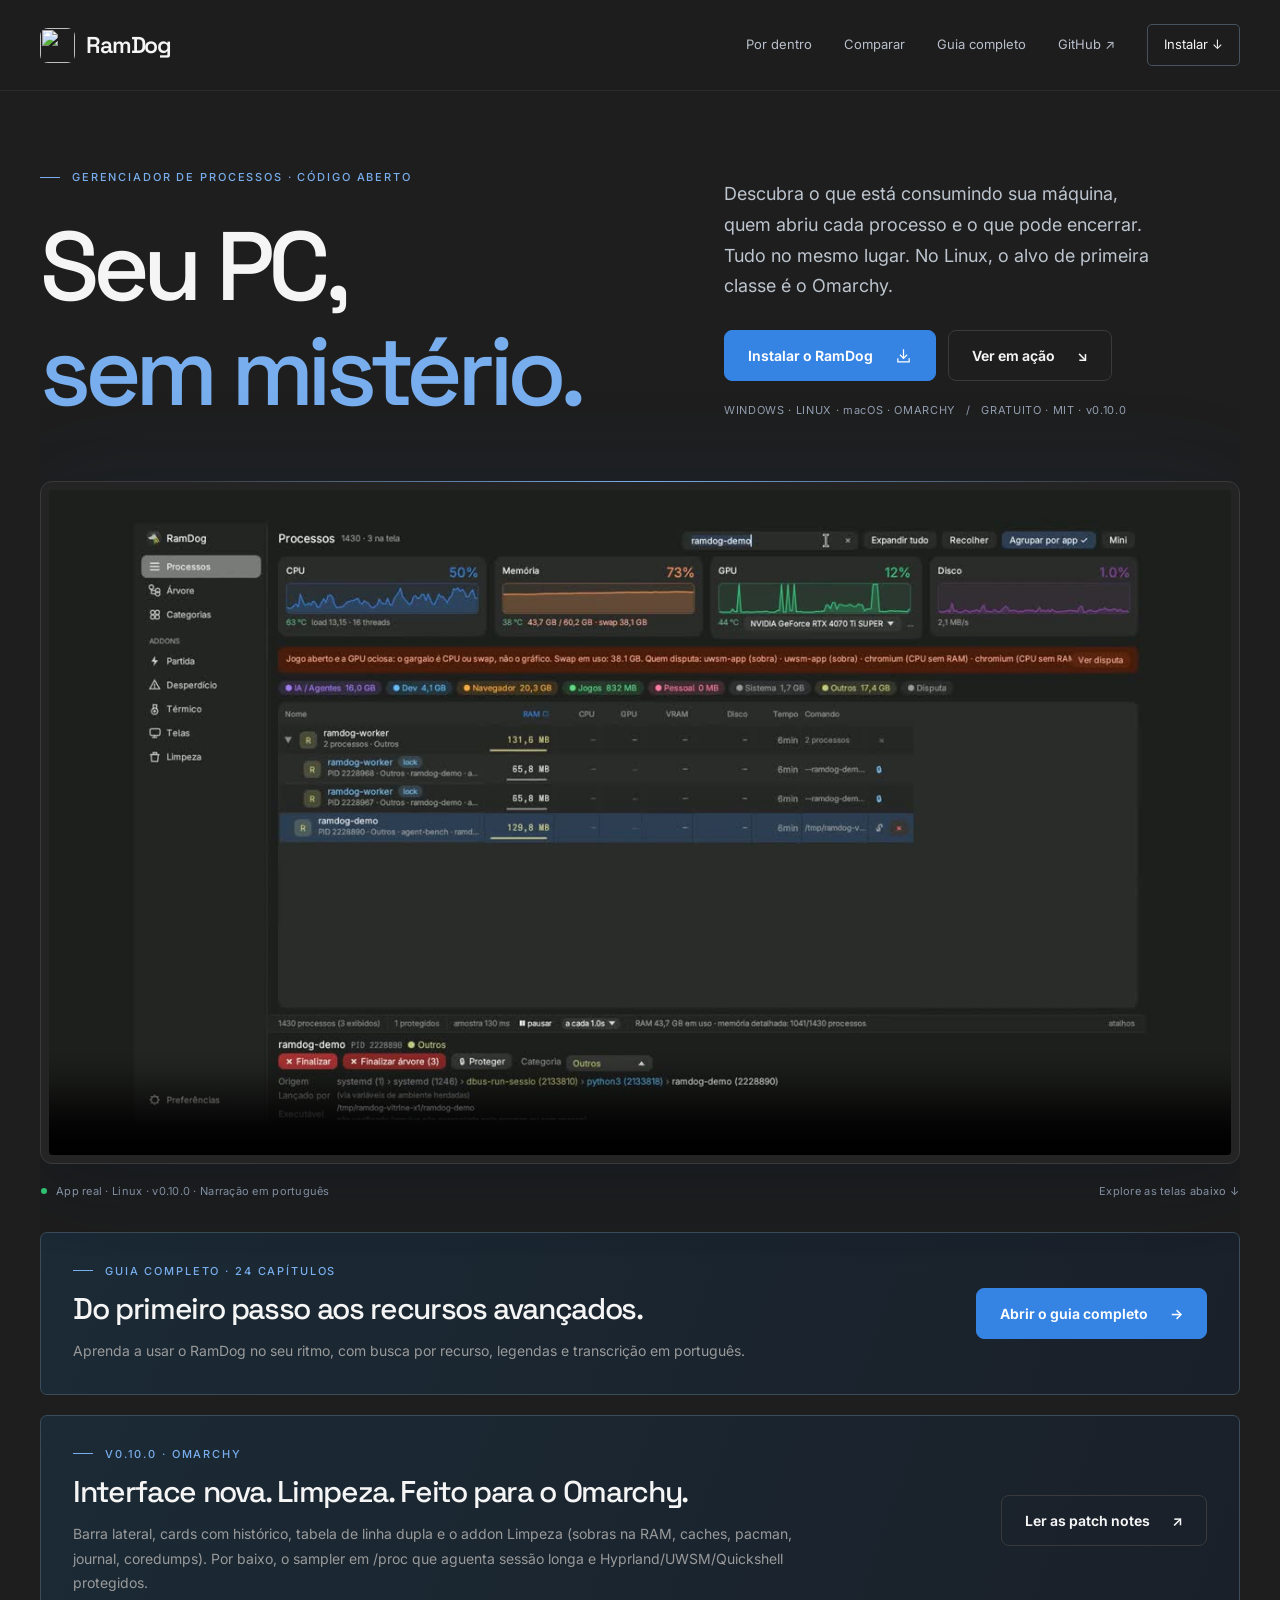
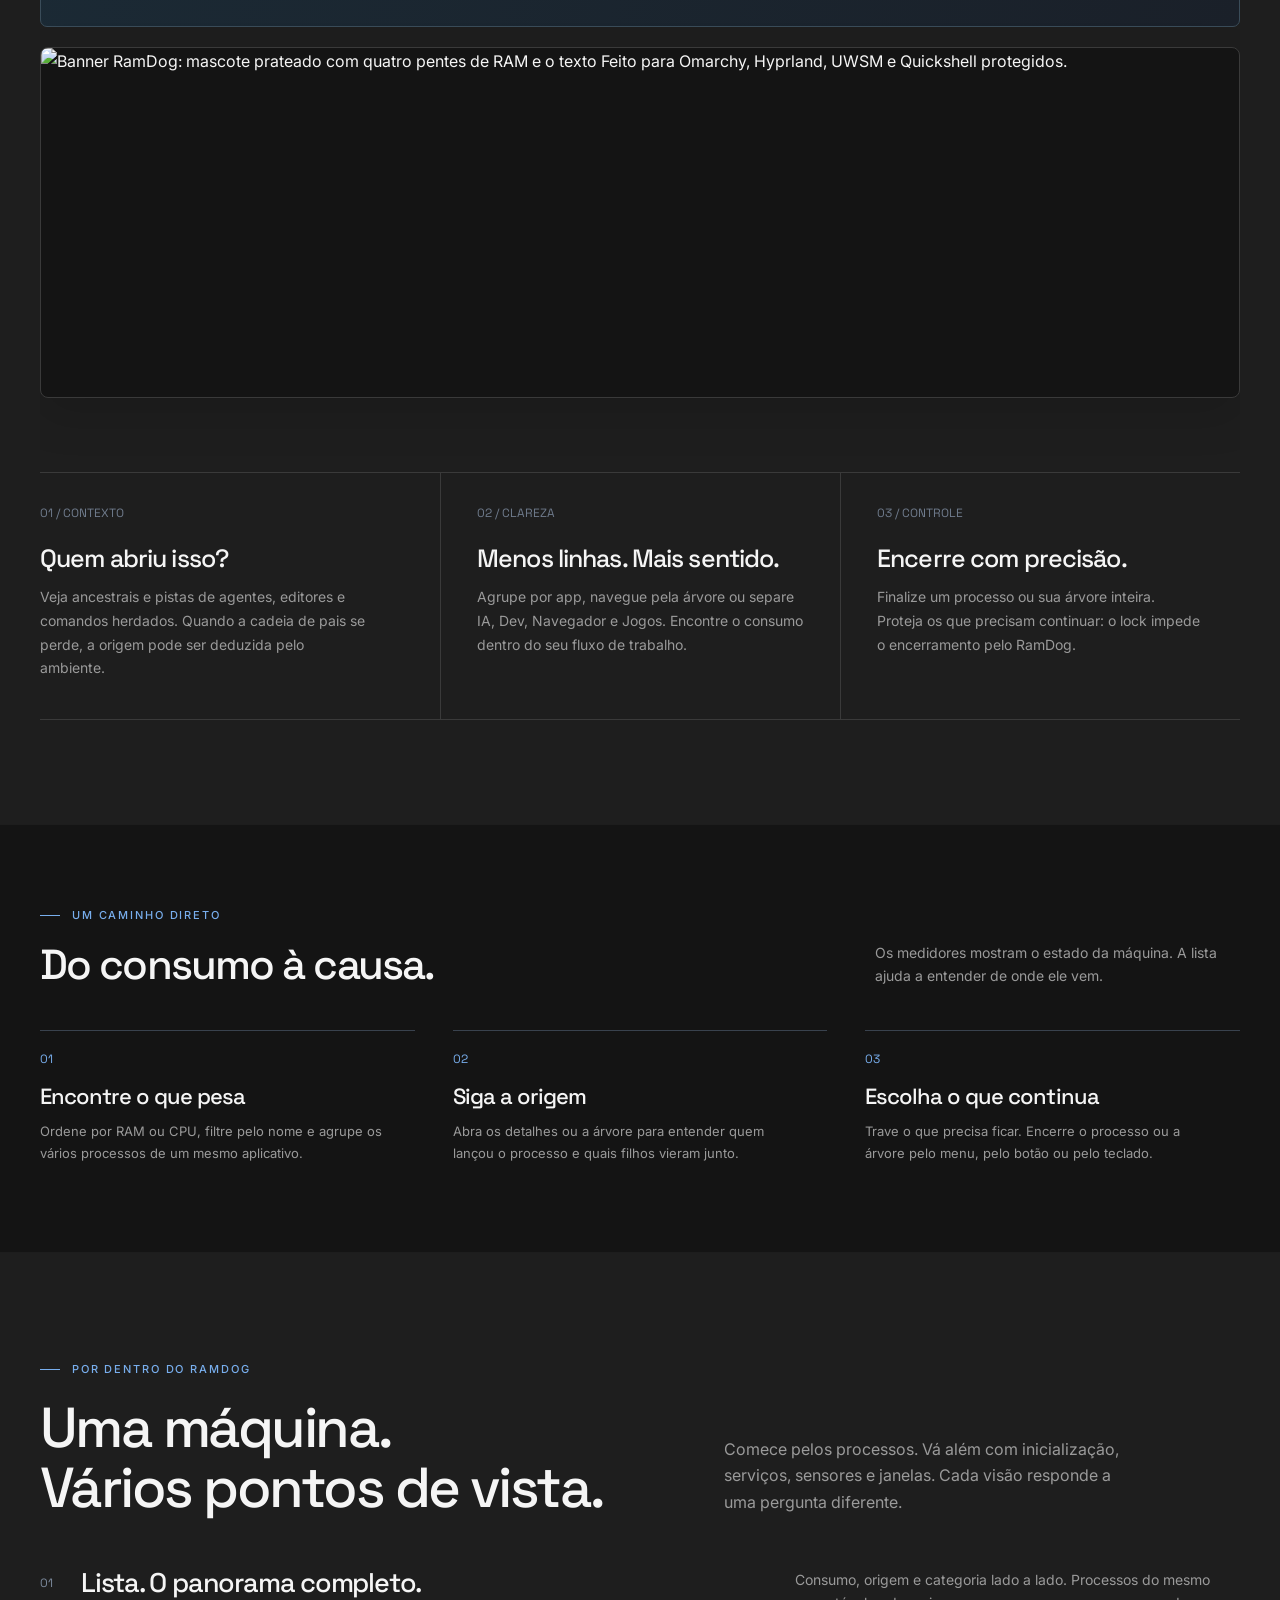
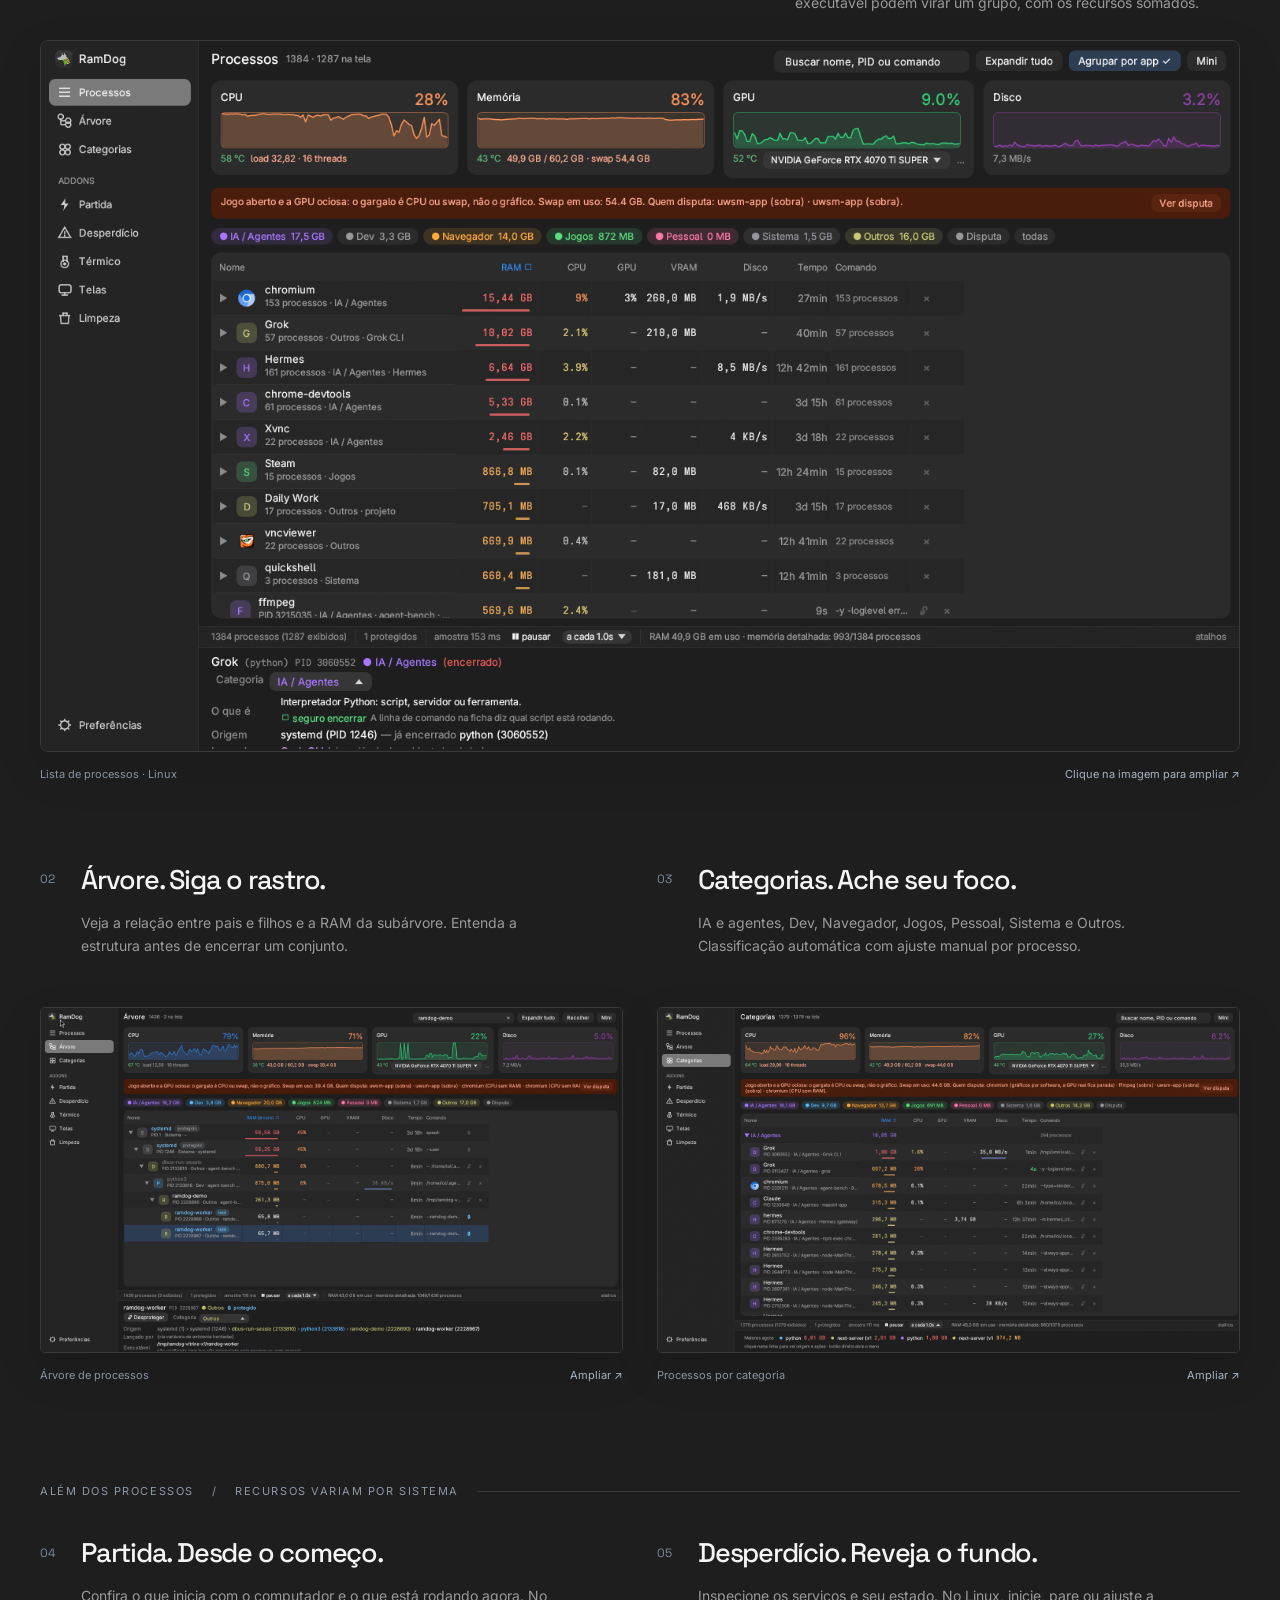
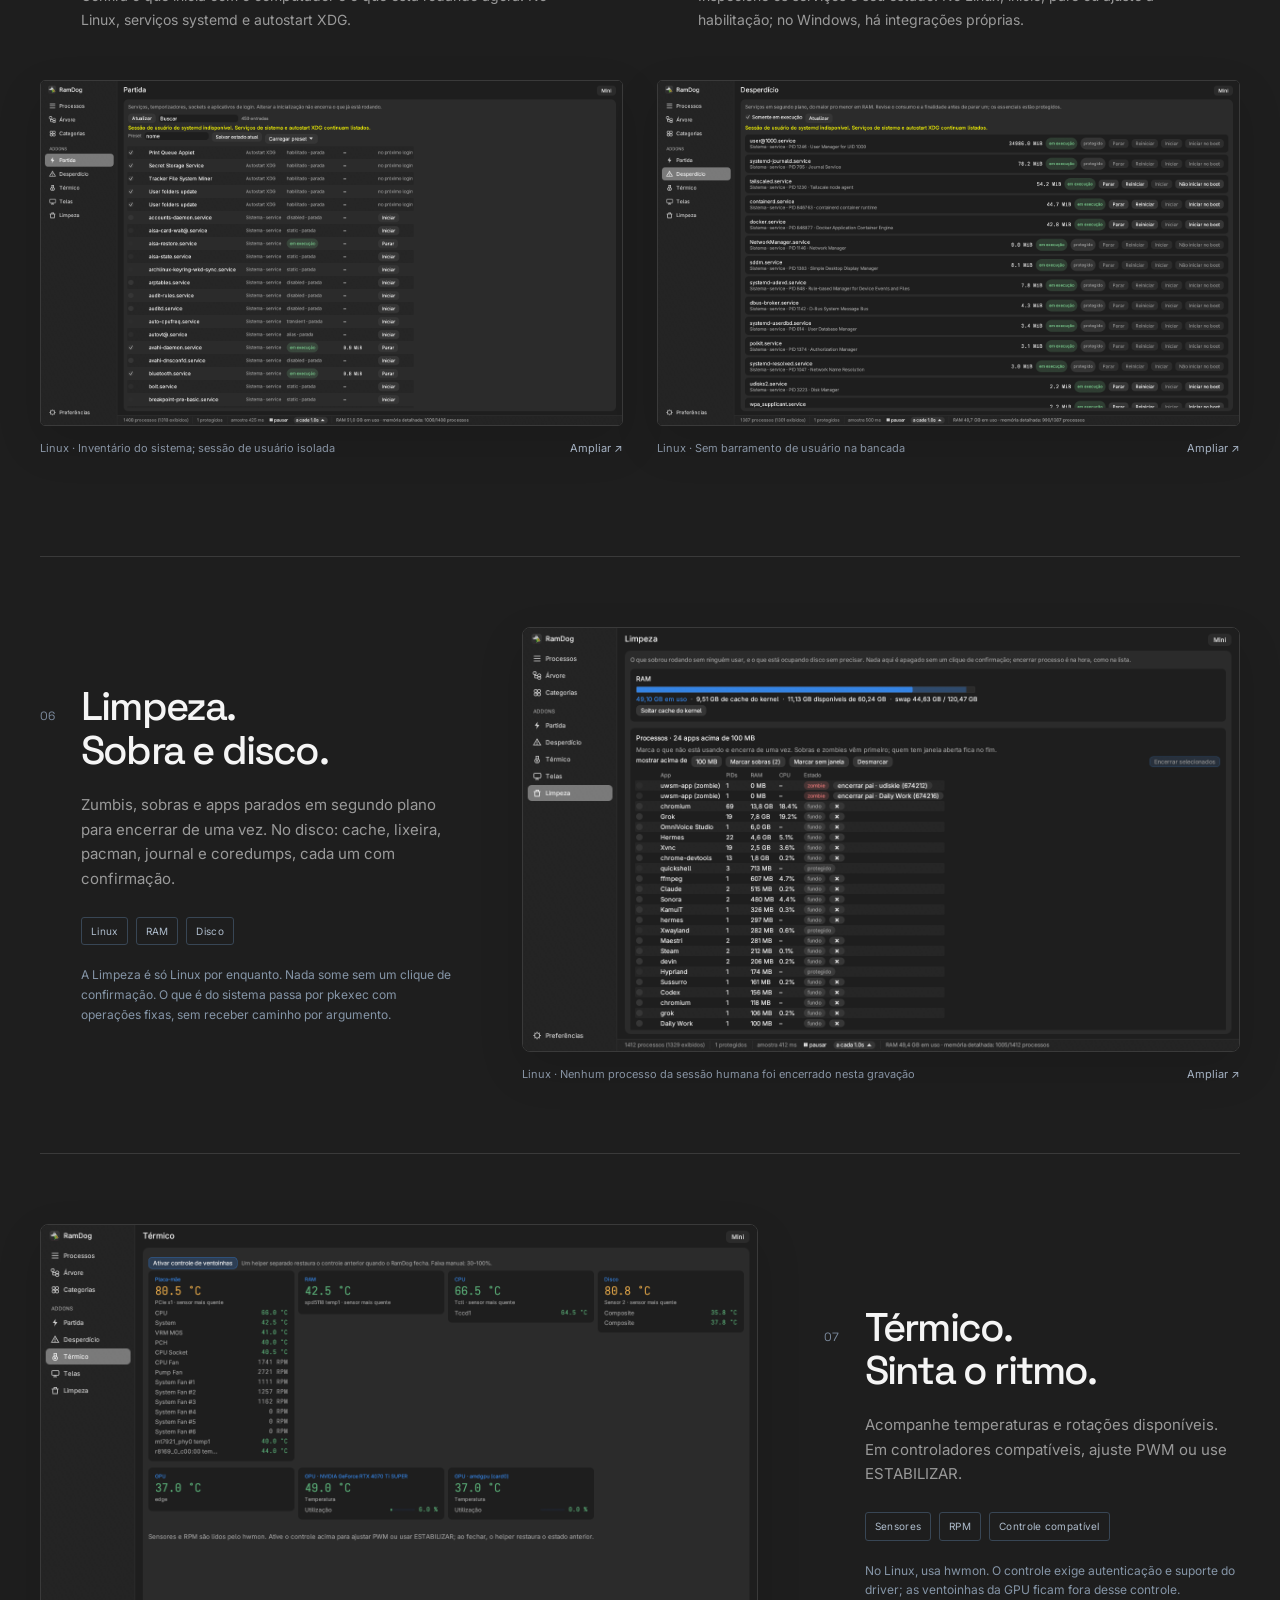
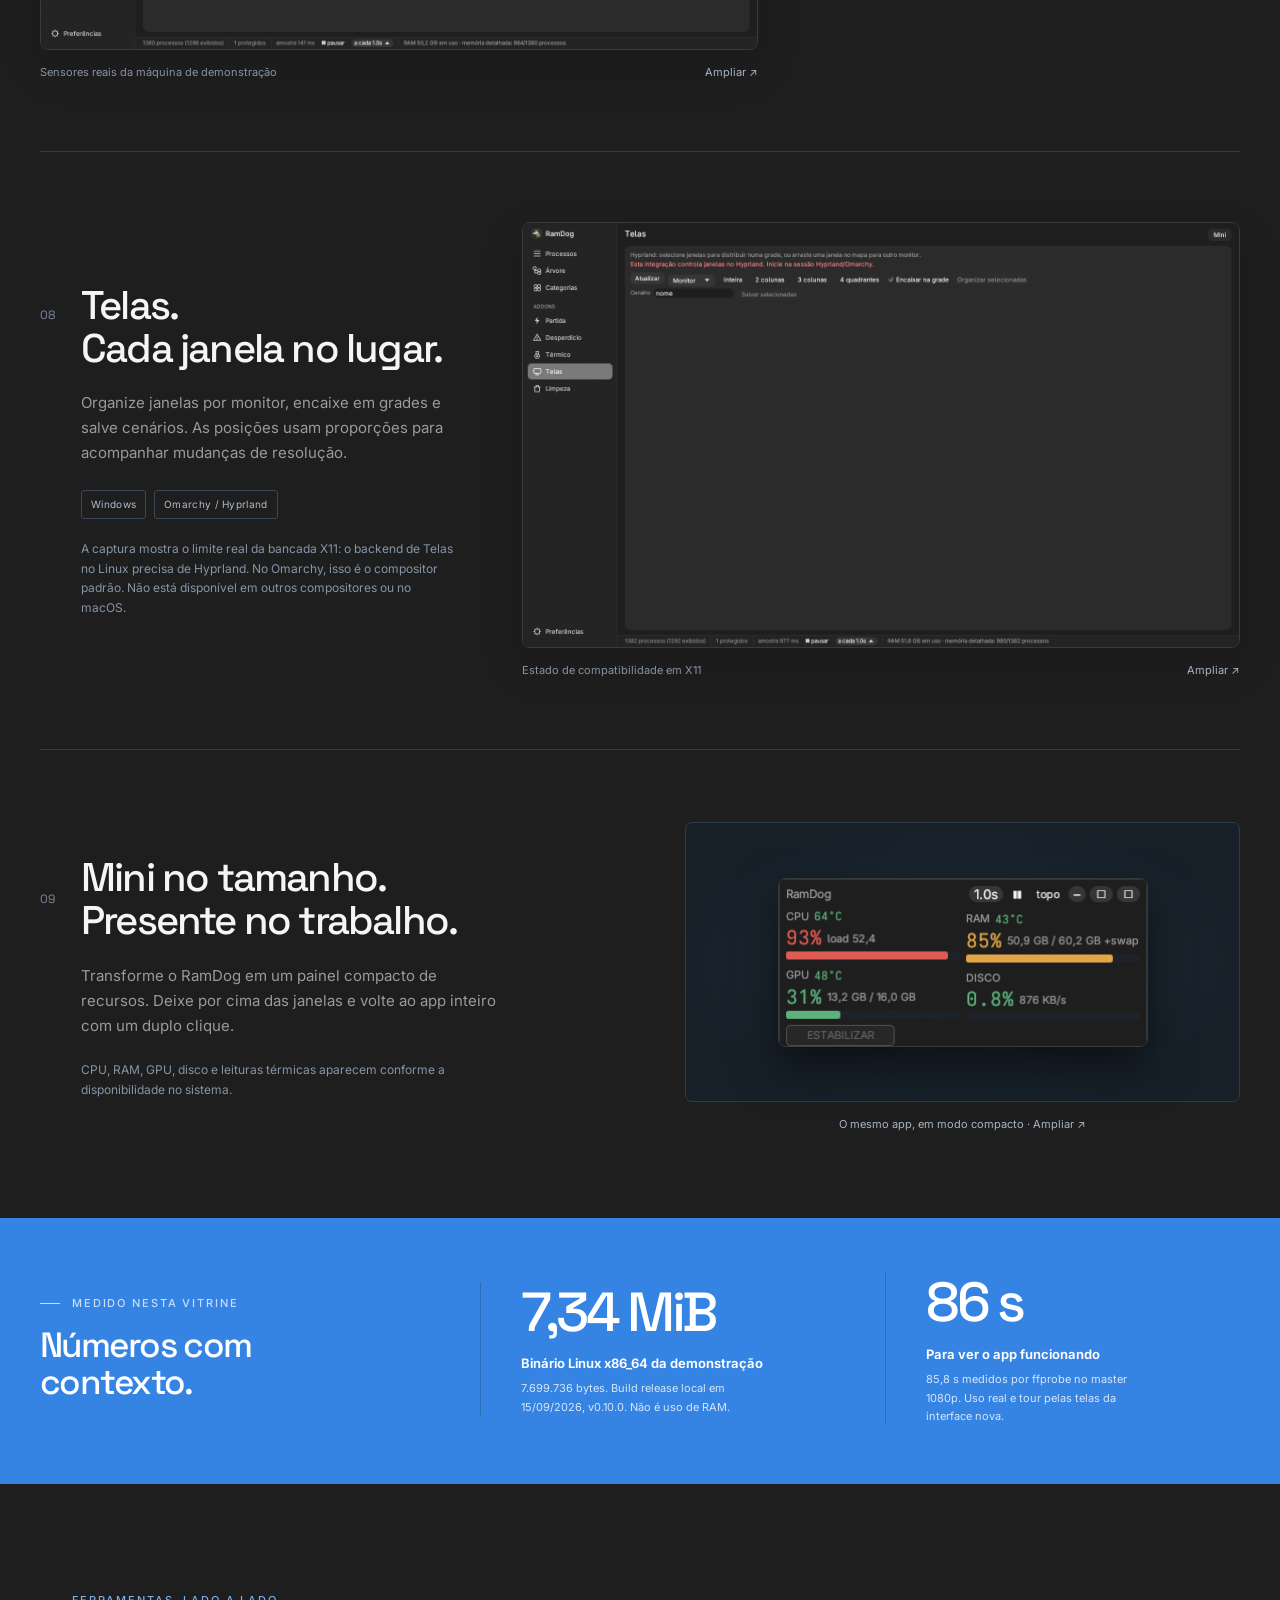
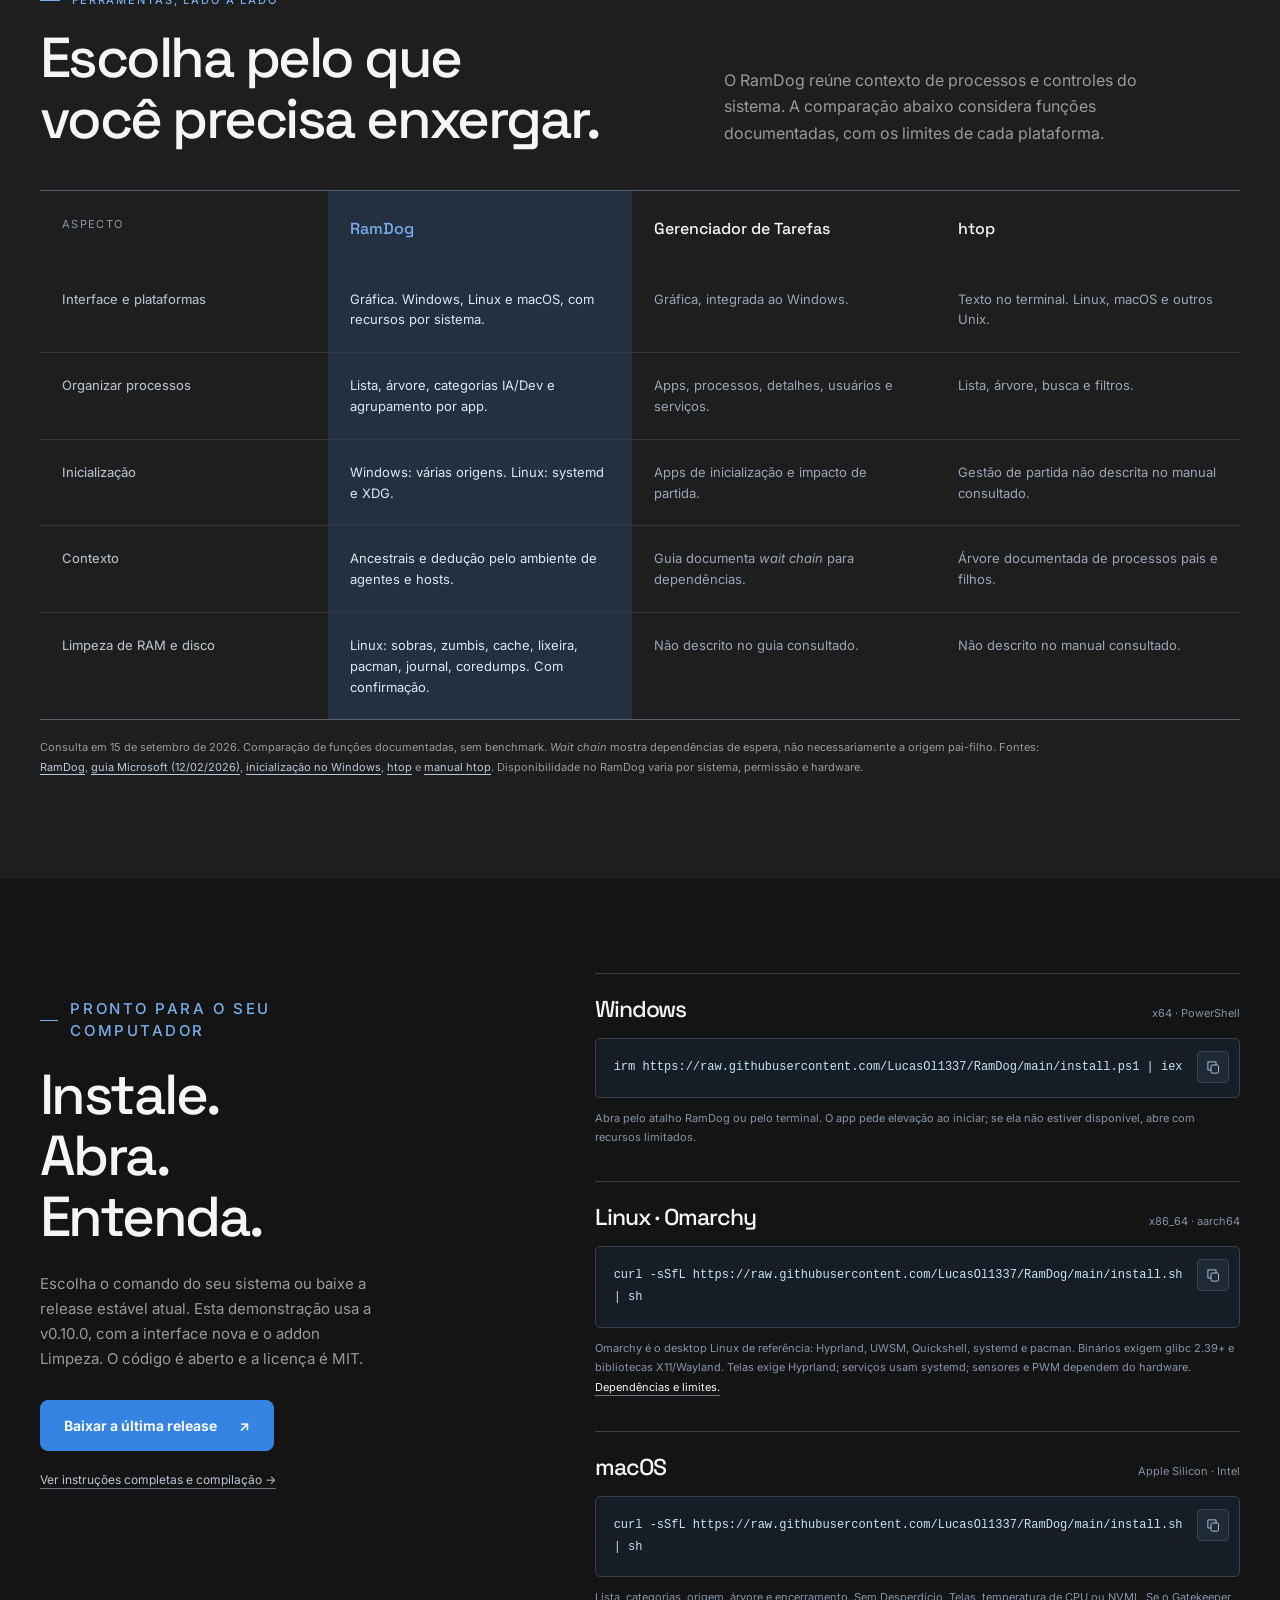
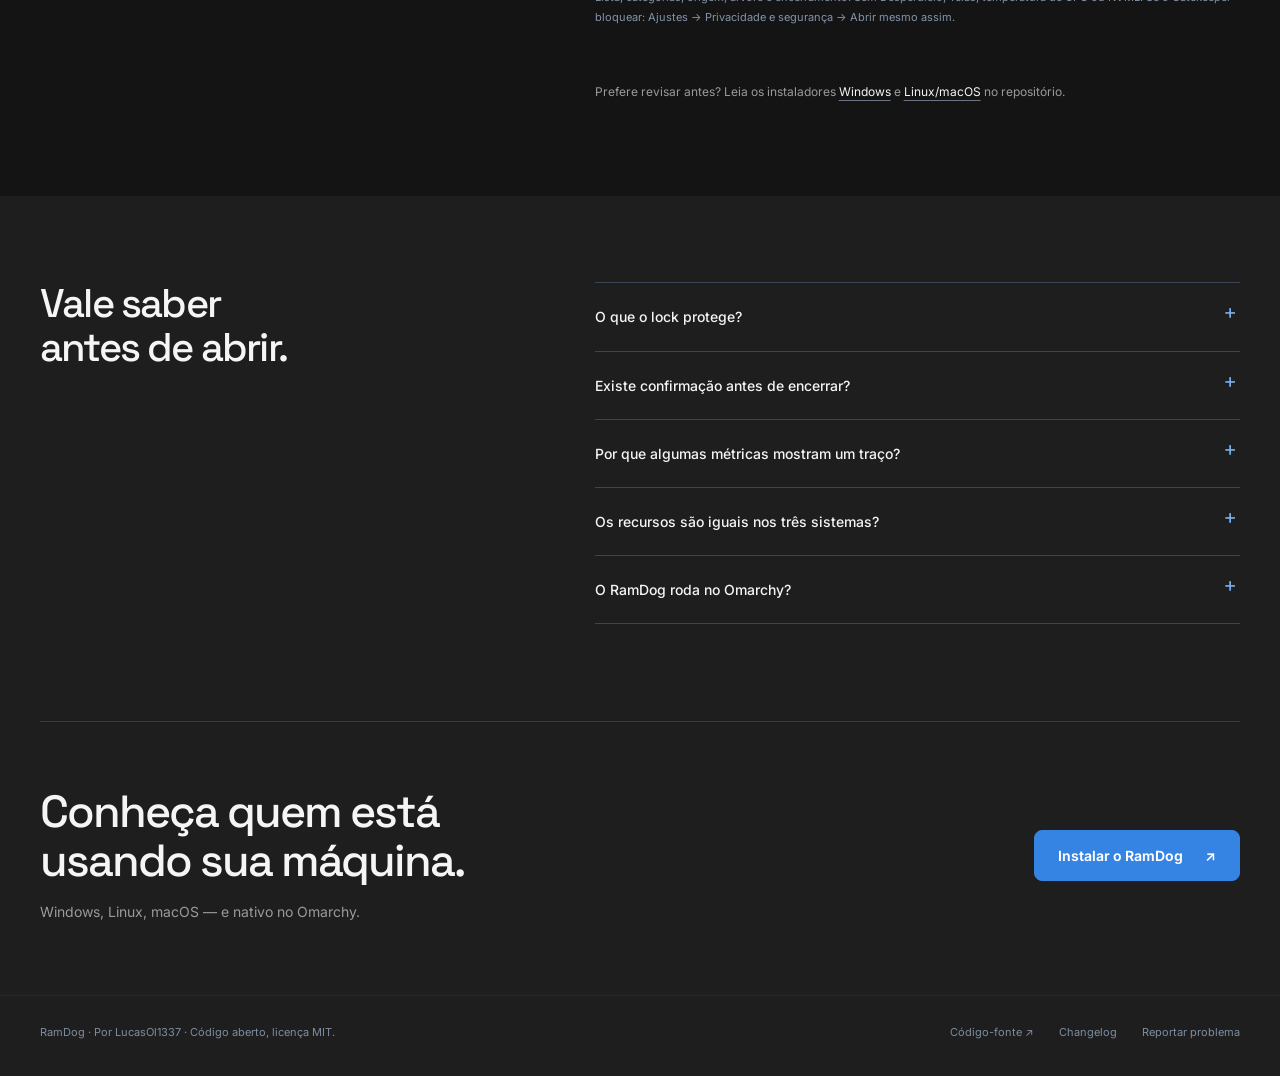
==== docs/index.html @ 6d17e265 "docs: refresh the vitrine with a v0.10.0 recording Re-record the promo on an isolated ramdog-promo b" ====
<!doctype html>
<html lang="pt-BR">
<head>
  <meta charset="utf-8">
  <meta name="viewport" content="width=device-width, initial-scale=1">
  <meta name="theme-color" content="#1e1e1e">
  <meta name="description" content="Entenda quem está usando seu PC. RamDog reúne processos, origem, categorias e controle de árvores em um gerenciador para Windows, Linux, macOS e Omarchy.">
  <meta property="og:title" content="RamDog — Seu PC, sem mistério.">
  <meta property="og:description" content="Gerenciador de processos para Windows, Linux e macOS, com suporte nativo ao Omarchy.">
  <meta property="og:image" content="https://lucasol1337.github.io/RamDog/media/banners/og.png">
  <meta property="og:image:width" content="1280">
  <meta property="og:image:height" content="640">
  <meta name="twitter:card" content="summary_large_image">
  <title>RamDog — Seu PC, sem mistério.</title>
  <link rel="icon" href="media/logo.png" type="image/png">
  <link rel="preconnect" href="https://fonts.googleapis.com">
  <link rel="preconnect" href="https://fonts.gstatic.com" crossorigin>
  <link href="https://fonts.googleapis.com/css2?family=Inter:wght@400;450;500;550;600;650;700&family=Space+Grotesk:wght@400;500;600;700&display=swap" rel="stylesheet">
  <style>
    :root{color-scheme:dark;--bg:#1e1e1e;--deep:#141414;--surface:#242424;--line:#3a3a3a;--text:#f5f5f5;--muted:#9a9a9a;--cyan:#78aeed;--blue:#3584e4;--green:#33d17a;--display:'Space Grotesk',sans-serif;--body:Inter,system-ui,sans-serif;--max:1248px}
    *{box-sizing:border-box}html{scroll-behavior:smooth;scroll-padding-top:100px}body{margin:0;background:var(--bg);color:var(--text);font:16px/1.65 var(--body);-webkit-font-smoothing:antialiased}a{color:inherit;text-decoration:none}button{font:inherit}button,a{-webkit-tap-highlight-color:transparent}button:focus-visible,a:focus-visible,summary:focus-visible{outline:2px solid var(--cyan);outline-offset:6px}::selection{background:var(--cyan);color:var(--deep)}img{max-width:100%;display:block}h1,h2,h3,h4,p,figure{margin:0}h1,h2,h3,h4{font-family:var(--display);font-weight:500;line-height:1.08;letter-spacing:-.045em}h1{font-size:clamp(58px,7.6vw,106px);letter-spacing:-.065em}h2{font-size:clamp(38px,4.4vw,62px)}h3{font-size:30px}p{color:var(--muted)}.wrap{width:min(var(--max),calc(100% - 80px));margin-inline:auto}.section{padding-block:108px}.eyebrow{font:500 11px/1.5 var(--body);letter-spacing:.17em;text-transform:uppercase;color:var(--cyan);display:flex;gap:12px;align-items:center}.eyebrow:before{content:'';width:20px;height:1px;background:currentColor}.muted{color:var(--muted)}.cyan{color:var(--cyan)}.link{color:var(--text);text-decoration:underline;text-decoration-color:#697584;text-underline-offset:4px}.link:hover{color:var(--cyan);text-decoration-color:var(--cyan)}.button{min-height:50px;display:inline-flex;align-items:center;justify-content:center;gap:22px;padding:13px 23px;background:var(--blue);color:#fff;font-size:14px;font-weight:650;border:1px solid var(--blue);border-radius:8px;transition:background .18s,transform .18s}.button:hover{background:#4a93e8;transform:translateY(-2px)}.button.ghost{background:transparent;color:var(--text);border-color:var(--line)}.button.ghost:hover{background:#2b2b2b}.button svg{width:17px;height:17px;flex:none}.sr-only{position:absolute;width:1px;height:1px;padding:0;margin:-1px;overflow:hidden;clip:rect(0,0,0,0);white-space:nowrap;border:0}.skip{position:fixed;top:-100px;left:20px;background:var(--cyan);color:var(--deep);padding:12px 20px;z-index:30}.skip:focus{top:12px}
    .site-header{border-bottom:1px solid #ffffff0e;background:#1e1e1eec;backdrop-filter:blur(18px)}.nav{min-height:90px;display:flex;align-items:center;justify-content:space-between;gap:24px}.brand{display:inline-flex;gap:11px;align-items:center;font:600 23px/1 var(--display);letter-spacing:-.05em}.brand img{width:35px;height:35px;border-radius:8px}.nav-links{display:flex;gap:32px;align-items:center;font-size:13px;color:#b8c0cb}.nav-links a:hover{color:var(--text)}.nav-links .nav-download{border:1px solid #465260;border-radius:5px;padding:9px 16px;color:var(--text)}
    .hero{padding:78px 0 0;overflow:hidden}.hero-top{display:grid;grid-template-columns:1.2fr 1fr;gap:65px;align-items:end;padding-bottom:57px}.hero h1{margin-top:28px}.hero h1 span{color:var(--cyan)}.hero-description{padding-bottom:4px;max-width:435px}.hero-description p{font-size:18px;line-height:1.7;color:#bcc4ce}.hero-actions{display:flex;gap:12px;margin:28px 0 20px;flex-wrap:wrap}.availability{font-size:11px!important;letter-spacing:.06em;color:#929eaf!important}.video-shell{border:1px solid #3a3a3a;border-radius:12px;padding:8px;background:#242424;box-shadow:0 0 110px #3584e414,0 25px 65px #0004;position:relative}.video-shell:before{content:'';position:absolute;left:12%;right:12%;top:-1px;height:1px;background:linear-gradient(90deg,transparent,var(--cyan),transparent)}video{display:block;width:100%;aspect-ratio:16/9;background:var(--deep);border-radius:4px}.video-caption{display:flex;align-items:center;justify-content:space-between;gap:20px;padding:18px 1px 0;font-size:11px;letter-spacing:.025em;color:#95a3b6}.recorded{display:flex;gap:9px;align-items:center}.recorded:before{content:'';width:6px;height:6px;background:var(--green);border-radius:50%}.video-caption a{color:var(--cyan)}
    .guide-callout{margin-top:32px;padding:30px 32px;border:1px solid #3a4c59;border-radius:7px;background:linear-gradient(110deg,#1b2a35,#1a2029);display:grid;grid-template-columns:minmax(0,1fr) auto;gap:32px;align-items:center}.guide-callout h2{font-size:30px;line-height:1.2;margin-top:12px;max-width:740px}.guide-callout p:not(.eyebrow){font-size:14px;line-height:1.75;max-width:740px;margin-top:12px}.guide-callout .button{white-space:nowrap}
    .pillars{display:grid;grid-template-columns:repeat(3,1fr);margin-top:74px;border-top:1px solid var(--line);border-bottom:1px solid var(--line)}.pillar{padding:34px 36px 39px 0}.pillar+.pillar{padding-left:36px;border-left:1px solid var(--line)}.pillar-number{font:400 12px/1 var(--display);color:#6f7b8c;display:block;margin-bottom:26px}.pillar h3{font-size:25px;letter-spacing:-.035em;margin-bottom:13px}.pillar p{font-size:14px;line-height:1.7;max-width:330px}
    .section-intro{display:grid;grid-template-columns:1.2fr 1fr;gap:65px;align-items:end;margin-bottom:49px}.section-intro h2{margin-top:20px}.section-intro>p{max-width:420px;font-size:16px;padding-bottom:4px}.workflow{background:var(--deep);margin-top:104px;padding:82px 0 88px;border-block:1px solid #ffffff0a}.workflow-heading{display:flex;align-items:end;justify-content:space-between;gap:40px}.workflow-heading h2{font-size:42px;margin-top:18px}.workflow-heading>p{max-width:365px;font-size:14px}.steps{list-style:none;display:grid;grid-template-columns:repeat(3,1fr);padding:43px 0 0;margin:0;gap:38px}.steps li{border-top:1px solid #39424e;padding-top:22px}.step-no{font:400 12px/1 var(--display);color:var(--cyan);display:block;margin-bottom:20px}.steps h3{font-size:22px;margin-bottom:11px}.steps p{font-size:13px;line-height:1.7;max-width:345px}
    .tour{padding-bottom:0}.screen-main{margin-bottom:82px}.screen-intro{display:flex;justify-content:space-between;align-items:start;gap:40px;margin-bottom:26px}.screen-name{display:flex;align-items:center;gap:16px}.screen-index{font:400 12px/1 var(--display);color:#7c8a9d;width:25px;flex:none}.screen-name h3{font-size:27px}.screen-intro>p{font-size:14px;max-width:445px}.capture{display:block;border:1px solid #3a3a3a;border-radius:8px;background:#141414;overflow:hidden;box-shadow:0 17px 45px #0002;transition:border-color .18s}.capture:hover{border-color:var(--cyan)}.capture img{width:100%;height:auto}.capture-note{display:flex;justify-content:space-between;gap:20px;margin-top:13px;font-size:11px;color:#8793a3}.capture-note span:last-child{color:#a7b4c5}.split-screens{display:grid;grid-template-columns:1fr 1fr;gap:34px;margin-bottom:98px}.split-screens .screen-intro{display:block;margin-bottom:24px}.split-screens .screen-intro>p{margin:17px 0 0 41px;min-height:72px;max-width:470px}.split-screens .capture{border-radius:5px}.section-label{display:flex;gap:18px;align-items:center;margin-bottom:38px;color:#8c98a8;font-size:11px;text-transform:uppercase;letter-spacing:.14em}.section-label:after{content:'';height:1px;background:var(--line);flex:1}.wide-feature{padding:70px 0;border-top:1px solid var(--line)}.wide-feature .feature-grid{display:grid;grid-template-columns:.58fr 1fr;gap:66px;align-items:center}.feature-copy .screen-name{align-items:baseline;margin-bottom:21px}.feature-copy .screen-name h3{font-size:40px}.feature-copy>p{font-size:15px;margin-left:41px}.feature-copy .feature-tags{margin:25px 0 0 41px;display:flex;gap:8px;flex-wrap:wrap}.feature-tags span{font-size:10px;letter-spacing:.03em;border:1px solid #384655;color:#aebccc;padding:5px 9px;border-radius:3px}.detail-note{font-size:12px!important;line-height:1.65;margin-top:20px;color:#8595a7!important}.wide-feature.reverse .feature-grid{grid-template-columns:1fr .58fr}.wide-feature.reverse .feature-copy{grid-column:2;grid-row:1}.wide-feature.reverse figure{grid-column:1;grid-row:1}.mini-feature{border-top:1px solid var(--line);display:grid;grid-template-columns:1fr 1fr;gap:90px;align-items:center;padding:72px 0 85px}.mini-feature .screen-name h3{font-size:40px}.mini-feature p{margin:22px 0 0 41px;max-width:420px;font-size:15px}.mini-stage{padding:40px 54px;border:1px solid #2e3b48;border-radius:7px;background:radial-gradient(ellipse at center,#2c404c 0,#1b252f 40%,#172029 75%);display:flex;align-items:center;justify-content:center;min-height:280px}.mini-stage .capture{max-width:370px;width:100%;box-shadow:0 20px 45px #0008}.mini-feature .capture-note{justify-content:center}
    .numbers{background:var(--blue);color:#fff;padding:54px 0 59px}.numbers-grid{display:grid;grid-template-columns:1.1fr 1fr 1fr;gap:50px;align-items:center}.numbers h2{font-size:35px;max-width:290px}.numbers .eyebrow{color:#c5ddf8;margin-bottom:15px}.metric{border-left:1px solid #16425155;padding-left:40px}.metric strong{display:block;font:500 clamp(34px,4.3vw,59px)/1.1 var(--display);letter-spacing:-.065em}.metric>span{display:block;margin:11px 0 5px;font-size:13px;font-weight:650}.metric p{font-size:11px;color:#d5e6f8;max-width:230px}.numbers a{text-decoration:underline;text-underline-offset:3px}
    .compare{padding-bottom:100px}.compare .section-intro{margin-bottom:40px}.compare-table-wrap{overflow-x:auto;border-block:1px solid #546170;scrollbar-color:#536475 #202936}.compare-table{width:100%;border-collapse:collapse;min-width:760px;font-size:13px;line-height:1.6}.compare-table th,.compare-table td{text-align:left;padding:22px 22px;vertical-align:top;border-bottom:1px solid #303944}.compare-table thead th{padding-top:25px;padding-bottom:25px;font-size:16px;font-family:var(--display);font-weight:500;color:var(--text)}.compare-table thead th:first-child{font:400 11px/1.5 var(--body);text-transform:uppercase;letter-spacing:.12em;color:#8798ab}.compare-table tr:last-child td,.compare-table tr:last-child th{border-bottom:0}.compare-table tbody th{width:24%;font-weight:450;color:#b4becb}.compare-table td{color:#99a6b8;width:25.33%}.compare-table .ours{background:#243040;color:#dce8f4}.compare-table thead .ours{color:var(--cyan)}.table-notes{font-size:11px;line-height:1.8;margin-top:18px;max-width:1000px}.table-notes a{color:#b7c8dc;text-decoration:underline;text-underline-offset:3px}
    .install{background:var(--deep);border-block:1px solid #ffffff0b;padding:94px 0}.install-grid{display:grid;grid-template-columns:.72fr 1fr;gap:90px}.install-copy h2{margin-top:22px;max-width:360px}.install-copy>p{font-size:15px;margin-top:25px;max-width:345px}.install-copy .button{margin-top:29px}.install-copy .source-link{display:block;font-size:12px;margin-top:19px;color:#b8c6d6}.platform{border-top:1px solid #394450;padding-top:23px;margin-bottom:33px}.platform-heading{display:flex;align-items:baseline;justify-content:space-between;gap:15px;margin-bottom:16px}.platform h3{font-size:23px}.platform-heading span{color:#8191a5;font-size:11px}.command{position:relative;border:1px solid #34404e;background:#171d26;border-radius:5px;padding:18px 53px 18px 18px}.command pre{margin:0;overflow:auto;font:12px/1.8 ui-monospace,SFMono-Regular,Consolas,monospace;color:#c4e7ed;white-space:pre-wrap;overflow-wrap:anywhere}.copy{position:absolute;right:10px;top:12px;width:32px;height:32px;display:flex;align-items:center;justify-content:center;border:1px solid #364453;border-radius:4px;background:#202936;color:#a9bccf;cursor:pointer}.copy:hover{color:var(--cyan);border-color:var(--cyan)}.copy svg{width:15px;height:15px}.platform>p{font-size:11px;line-height:1.8;margin-top:11px;color:#8394a9}.install-footnote{font-size:12px;line-height:1.8}.copy-status{font-size:12px;color:var(--cyan);min-height:20px;display:block}.faq{padding:85px 0 97px}.faq-layout{display:grid;grid-template-columns:.72fr 1fr;gap:90px}.faq h2{font-size:40px;max-width:270px}.faq details{border-top:1px solid #3a4653}.faq details:last-child{border-bottom:1px solid #3a4653}.faq summary{cursor:pointer;list-style:none;padding:22px 30px 22px 0;font-size:14px;position:relative;font-weight:500}.faq summary::-webkit-details-marker{display:none}.faq summary:after{content:'+';position:absolute;right:3px;top:19px;font:400 23px/1 var(--display);color:var(--cyan)}.faq details[open] summary:after{content:'−'}.faq details p{padding:0 30px 23px 0;font-size:13px;line-height:1.8}.final-cta{padding:66px 0 72px;border-top:1px solid var(--line);display:flex;align-items:center;justify-content:space-between;gap:40px}.final-cta h2{font-size:45px}.final-cta p{font-size:14px;margin-top:15px}.site-footer{border-top:1px solid #ffffff0c;padding:27px 0 35px;font-size:11px;color:#7d8da0}.footer-inner{display:flex;align-items:center;justify-content:space-between;gap:30px}.footer-links{display:flex;gap:25px}.footer-links a:hover{color:var(--cyan)}
    @media(min-width:1550px){:root{--max:1320px}.hero{padding-top:95px}}
    @media(max-width:1000px){.wrap{width:calc(100% - 48px)}.hero-top{gap:38px;grid-template-columns:1.1fr 1fr}.hero-description p{font-size:16px}.hero-actions{gap:10px}.hero-actions .button{padding-inline:16px;font-size:12px;gap:13px}.nav-links{gap:22px}.pillar{padding-right:23px}.pillar+.pillar{padding-left:23px}.section-intro{gap:38px}.wide-feature .feature-grid{grid-template-columns:.7fr 1fr;gap:30px}.wide-feature.reverse .feature-grid{grid-template-columns:1fr .7fr}.feature-copy .screen-name h3,.mini-feature .screen-name h3{font-size:32px}.feature-copy>p{font-size:13px}.mini-feature{gap:35px}.mini-stage{padding:30px}.numbers-grid{gap:30px;grid-template-columns:1fr 1fr 1fr}.metric{padding-left:27px}.numbers h2{font-size:30px}.install-grid,.faq-layout{gap:50px;grid-template-columns:.8fr 1fr}.split-screens .screen-intro>p{min-height:96px;font-size:13px}}
    @media(max-width:760px){.wrap{width:calc(100% - 36px)}.nav{min-height:73px;gap:15px}.brand{font-size:21px}.brand img{width:30px;height:30px}.nav-links{gap:16px;font-size:12px}.nav-links .desktop-link{display:none}.nav-links .nav-download{padding:7px 11px}.hero{padding-top:49px}.hero-top{grid-template-columns:1fr;gap:28px;padding-bottom:36px}.hero h1{margin-top:24px;font-size:clamp(59px,13vw,91px)}.hero-description{max-width:540px}.hero-description p{font-size:16px}.hero-actions .button{font-size:13px;padding-inline:20px}.availability{font-size:10px!important}.video-shell{padding:4px;border-radius:6px}.video-caption{font-size:10px;align-items:start;line-height:1.6}.video-caption>span:last-child{max-width:105px;text-align:right}.pillars{grid-template-columns:1fr;margin-top:45px}.pillar,.pillar+.pillar{padding:25px 0 29px;border-left:0;position:relative;padding-left:40px}.pillar+.pillar{border-top:1px solid var(--line)}.pillar-number{position:static;display:block;margin-bottom:12px}.pillar,.pillar+.pillar{padding-left:0}.pillar h3{font-size:24px;margin-bottom:10px}.pillar p{max-width:none;font-size:13px}.workflow{margin-top:60px;padding:53px 0 60px}.workflow-heading{display:block}.workflow-heading h2{font-size:36px}.workflow-heading>p{margin-top:21px;max-width:500px}.steps{grid-template-columns:1fr;gap:28px;padding-top:32px}.steps li{padding:22px 0 0 40px;position:relative}.step-no{position:absolute;left:0;top:28px}.steps h3{font-size:21px}.steps p{max-width:none}.section{padding-block:62px}.section-intro{grid-template-columns:1fr;gap:25px;margin-bottom:38px}.section-intro h2{font-size:40px}.section-intro>p{font-size:14px;max-width:530px}.tour{padding-bottom:0}.screen-intro{display:block;gap:20px;margin-bottom:20px}.screen-name{gap:10px}.screen-name h3{font-size:25px}.screen-index{width:25px}.screen-intro>p{margin:15px 0 0 35px;max-width:none;font-size:13px}.screen-main{margin-bottom:45px}.capture{border-radius:4px}.capture-note{font-size:10px;gap:14px}.split-screens{grid-template-columns:1fr;gap:44px;margin-bottom:52px}.split-screens .screen-intro>p{min-height:0;margin-left:35px;font-size:13px}.section-label{margin-bottom:28px;font-size:10px;gap:13px}.wide-feature{padding:42px 0}.wide-feature .feature-grid,.wide-feature.reverse .feature-grid{grid-template-columns:1fr;gap:28px}.wide-feature.reverse .feature-copy,.wide-feature.reverse figure{grid-column:auto;grid-row:auto}.feature-copy .screen-name{margin-bottom:18px}.feature-copy .screen-name h3,.mini-feature .screen-name h3{font-size:33px}.feature-copy>p{margin-left:35px;max-width:560px;font-size:13px}.feature-copy .feature-tags{margin-left:35px;margin-top:19px}.detail-note{font-size:11px!important}.mini-feature{grid-template-columns:1fr;gap:28px;padding:42px 0 56px}.mini-feature p{margin-left:35px;font-size:13px;max-width:540px}.mini-stage{padding:30px;min-height:230px}.mini-stage .capture{max-width:340px}.numbers{padding:40px 0 43px}.numbers-grid{grid-template-columns:1fr 1fr;gap:27px 24px}.numbers-intro{grid-column:1/-1}.numbers h2{max-width:none;font-size:30px}.numbers .eyebrow{margin-bottom:11px}.metric{padding-left:16px}.metric strong{font-size:40px;overflow-wrap:anywhere}.metric>span{font-size:12px}.metric p{font-size:10px}.compare{padding-bottom:60px}.compare-table th,.compare-table td{padding:17px}.compare-table{font-size:12px;min-width:715px}.compare-table thead th{font-size:15px}.table-notes{font-size:10px}.install{padding:58px 0}.install-grid,.faq-layout{grid-template-columns:1fr;gap:40px}.install-copy h2{max-width:400px;font-size:42px}.install-copy>p{max-width:510px;margin-top:21px;font-size:14px}.platform{margin-bottom:28px}.platform h3{font-size:22px}.command{padding-left:13px}.command pre{font-size:11px}.faq{padding:57px 0 62px}.faq h2{max-width:400px;font-size:34px}.faq-layout{gap:28px}.faq summary{font-size:13px}.faq details p{font-size:12px}.final-cta{align-items:start;flex-direction:column;gap:28px;padding:45px 0 50px}.final-cta h2{font-size:36px}.footer-inner{align-items:start;gap:20px;flex-direction:column}.site-footer{padding-block:25px}.footer-links{flex-wrap:wrap;gap:20px}}
    @media(max-width:760px){.guide-callout{margin-top:26px;padding:25px 23px;grid-template-columns:1fr;gap:23px}.guide-callout h2{font-size:27px}.guide-callout p:not(.eyebrow){font-size:13px}.guide-callout .button{justify-self:start;font-size:13px;padding-inline:19px;gap:18px}}
    @media(prefers-reduced-motion:reduce){html{scroll-behavior:auto}*,*:before,*:after{transition:none!important;animation:none!important}.button:hover{transform:none}}
  </style>
</head>
<body>
  <a class="skip" href="#conteudo">Pular para o conteúdo</a>
  <header class="site-header">
    <nav class="nav wrap" aria-label="Navegação principal">
      <a href="#" class="brand" aria-label="RamDog, início"><img src="media/logo.png" alt="" width="35" height="35">RamDog</a>
      <div class="nav-links"><a class="desktop-link" href="#telas">Por dentro</a><a class="desktop-link" href="#comparar">Comparar</a><a class="desktop-link" href="guia.html">Guia completo</a><a href="https://github.com/LucasOl1337/RamDog" aria-label="Código do RamDog no GitHub">GitHub ↗</a><a class="nav-download" href="#instalar">Instalar ↓</a></div>
    </nav>
  </header>
  <main id="conteudo">
    <section class="hero wrap" aria-labelledby="hero-title">
      <div class="hero-top">
        <div><p class="eyebrow">Gerenciador de processos · Código aberto</p><h1 id="hero-title">Seu PC,<br><span>sem mistério.</span></h1></div>
        <div class="hero-description"><p>Descubra o que está consumindo sua máquina, quem abriu cada processo e o que pode encerrar. Tudo no mesmo lugar. No Linux, o alvo de primeira classe é o Omarchy.</p><div class="hero-actions"><a class="button" href="#instalar">Instalar o RamDog <svg viewBox="0 0 24 24" fill="none" stroke="currentColor" stroke-width="1.7" aria-hidden="true"><path d="M12 3v13m-5-5 5 5 5-5M4 16v5h16v-5"/></svg></a><a class="button ghost" href="#demo">Ver em ação <span aria-hidden="true">↘</span></a></div><p class="availability">WINDOWS · LINUX · macOS · OMARCHY &nbsp; / &nbsp; GRATUITO · MIT · v0.10.0</p></div>
      </div>
      <div class="video-shell" id="demo"><video controls preload="metadata" playsinline poster="media/poster.jpg" aria-label="Demonstração narrada do RamDog em português, com uso real e tour pelas telas"><source src="media/ramdog-promo-720p.mp4" type="video/mp4"><track kind="captions" src="media/ramdog-pt-BR.vtt" srclang="pt-BR" label="Português" default><p>Seu navegador não reproduz este vídeo. <a href="media/ramdog-promo-720p.mp4">Baixe a demonstração em MP4.</a></p></video></div>
      <div class="video-caption"><span class="recorded">App real · Linux · v0.10.0 · Narração em português</span><span>Explore as telas abaixo <span aria-hidden="true">↓</span></span></div>
      <section class="guide-callout" aria-labelledby="guide-callout-title"><div><p class="eyebrow">Guia completo · 24 capítulos</p><h2 id="guide-callout-title">Do primeiro passo aos recursos avançados.</h2><p>Aprenda a usar o RamDog no seu ritmo, com busca por recurso, legendas e transcrição em português.</p></div><a class="button" href="guia.html">Abrir o guia completo <span aria-hidden="true">→</span></a></section>
      <section class="guide-callout" aria-labelledby="omarchy-callout-title" style="margin-top:20px"><div><p class="eyebrow">v0.10.0 · Omarchy</p><h2 id="omarchy-callout-title">Interface nova. Limpeza. Feito para o Omarchy.</h2><p>Barra lateral, cards com histórico, tabela de linha dupla e o addon Limpeza (sobras na RAM, caches, pacman, journal, coredumps). Por baixo, o sampler em /proc que aguenta sessão longa e Hyprland/UWSM/Quickshell protegidos.</p></div><a class="button ghost" href="https://github.com/LucasOl1337/RamDog/blob/main/docs/releases/v0.10.0.md">Ler as patch notes <span aria-hidden="true">↗</span></a></section>
      <figure style="margin:20px 0 0"><a class="capture" href="media/banners/omarchy.jpg" target="_blank" rel="noopener" aria-label="Ampliar o banner Feito para Omarchy"><img src="media/banners/omarchy.jpg" alt="Banner RamDog: mascote prateado com quatro pentes de RAM e o texto Feito para Omarchy, Hyprland, UWSM e Quickshell protegidos." width="1920" height="560"></a></figure>
      <div class="pillars">
        <article class="pillar"><span class="pillar-number">01 / CONTEXTO</span><h3>Quem abriu isso?</h3><p>Veja ancestrais e pistas de agentes, editores e comandos herdados. Quando a cadeia de pais se perde, a origem pode ser deduzida pelo ambiente.</p></article>
        <article class="pillar"><span class="pillar-number">02 / CLAREZA</span><h3>Menos linhas. Mais sentido.</h3><p>Agrupe por app, navegue pela árvore ou separe IA, Dev, Navegador e Jogos. Encontre o consumo dentro do seu fluxo de trabalho.</p></article>
        <article class="pillar"><span class="pillar-number">03 / CONTROLE</span><h3>Encerre com precisão.</h3><p>Finalize um processo ou sua árvore inteira. Proteja os que precisam continuar: o lock impede o encerramento pelo RamDog.</p></article>
      </div>
    </section>

    <section class="workflow" aria-labelledby="workflow-title"><div class="wrap">
      <div class="workflow-heading"><div><p class="eyebrow">Um caminho direto</p><h2 id="workflow-title">Do consumo à causa.</h2></div><p>Os medidores mostram o estado da máquina. A lista ajuda a entender de onde ele vem.</p></div>
      <ol class="steps"><li><span class="step-no">01</span><h3>Encontre o que pesa</h3><p>Ordene por RAM ou CPU, filtre pelo nome e agrupe os vários processos de um mesmo aplicativo.</p></li><li><span class="step-no">02</span><h3>Siga a origem</h3><p>Abra os detalhes ou a árvore para entender quem lançou o processo e quais filhos vieram junto.</p></li><li><span class="step-no">03</span><h3>Escolha o que continua</h3><p>Trave o que precisa ficar. Encerre o processo ou a árvore pelo menu, pelo botão ou pelo teclado.</p></li></ol>
    </div></section>

    <section id="telas" class="tour section wrap" aria-labelledby="tour-title">
      <div class="section-intro"><div><p class="eyebrow">Por dentro do RamDog</p><h2 id="tour-title">Uma máquina.<br>Vários pontos de vista.</h2></div><p>Comece pelos processos. Vá além com inicialização, serviços, sensores e janelas. Cada visão responde a uma pergunta diferente.</p></div>

      <section class="screen-main" aria-labelledby="lista-title"><div class="screen-intro"><div class="screen-name"><span class="screen-index">01</span><h3 id="lista-title">Lista. O panorama completo.</h3></div><p>Consumo, origem e categoria lado a lado. Processos do mesmo executável podem virar um grupo, com os recursos somados.</p></div><figure><a class="capture" href="media/lista.png" target="_blank" rel="noopener" aria-label="Ampliar captura da visão Lista"><img src="media/lista.png" alt="Captura real da visão Lista do RamDog, com medidores de recursos, filtros e tabela de processos." loading="lazy" width="1600" height="900"></a><figcaption class="capture-note"><span>Lista de processos · Linux</span><span>Clique na imagem para ampliar ↗</span></figcaption></figure></section>

      <div class="split-screens">
        <section aria-labelledby="arvore-title"><div class="screen-intro"><div class="screen-name"><span class="screen-index">02</span><h3 id="arvore-title">Árvore. Siga o rastro.</h3></div><p>Veja a relação entre pais e filhos e a RAM da subárvore. Entenda a estrutura antes de encerrar um conjunto.</p></div><figure><a class="capture" href="media/arvore.png" target="_blank" rel="noopener" aria-label="Ampliar captura da visão Árvore"><img src="media/arvore.png" alt="Captura real da visão Árvore do RamDog, com a hierarquia entre processos pais e filhos." loading="lazy" width="1600" height="900"></a><figcaption class="capture-note"><span>Árvore de processos</span><span>Ampliar ↗</span></figcaption></figure></section>
        <section aria-labelledby="categorias-title"><div class="screen-intro"><div class="screen-name"><span class="screen-index">03</span><h3 id="categorias-title">Categorias. Ache seu foco.</h3></div><p>IA e agentes, Dev, Navegador, Jogos, Pessoal, Sistema e Outros. Classificação automática com ajuste manual por processo.</p></div><figure><a class="capture" href="media/categorias.png" target="_blank" rel="noopener" aria-label="Ampliar captura da visão Categorias"><img src="media/categorias.png" alt="Captura real da visão Categorias do RamDog, com os processos separados pelo tipo de uso." loading="lazy" width="1600" height="900"></a><figcaption class="capture-note"><span>Processos por categoria</span><span>Ampliar ↗</span></figcaption></figure></section>
      </div>

      <p class="section-label">Além dos processos <span aria-hidden="true">/</span> Recursos variam por sistema</p>
      <div class="split-screens">
        <section aria-labelledby="partida-title"><div class="screen-intro"><div class="screen-name"><span class="screen-index">04</span><h3 id="partida-title">Partida. Desde o começo.</h3></div><p>Confira o que inicia com o computador e o que está rodando agora. No Linux, serviços systemd e autostart XDG.</p></div><figure><a class="capture" href="media/partida.png" target="_blank" rel="noopener" aria-label="Ampliar captura da visão Partida"><img src="media/partida.png" alt="Captura real da visão Partida do RamDog no Linux, com entradas de inicialização e serviços." loading="lazy" width="1520" height="900"></a><figcaption class="capture-note"><span>Linux · Inventário do sistema; sessão de usuário isolada</span><span>Ampliar ↗</span></figcaption></figure></section>
        <section aria-labelledby="desperdicio-title"><div class="screen-intro"><div class="screen-name"><span class="screen-index">05</span><h3 id="desperdicio-title">Desperdício. Reveja o fundo.</h3></div><p>Inspecione os serviços e seu estado. No Linux, inicie, pare ou ajuste a habilitação; no Windows, há integrações próprias.</p></div><figure><a class="capture" href="media/desperdicio.png" target="_blank" rel="noopener" aria-label="Ampliar captura da visão Desperdício"><img src="media/desperdicio.png" alt="Captura real da visão Desperdício do RamDog no Linux, mostrando a gestão de serviços." loading="lazy" width="1520" height="900"></a><figcaption class="capture-note"><span>Linux · Sem barramento de usuário na bancada</span><span>Ampliar ↗</span></figcaption></figure></section>
      </div>

      <section class="wide-feature" aria-labelledby="limpeza-title"><div class="feature-grid"><div class="feature-copy"><div class="screen-name"><span class="screen-index">06</span><h3 id="limpeza-title">Limpeza.<br>Sobra e disco.</h3></div><p>Zumbis, sobras e apps parados em segundo plano para encerrar de uma vez. No disco: cache, lixeira, pacman, journal e coredumps, cada um com confirmação.</p><div class="feature-tags"><span>Linux</span><span>RAM</span><span>Disco</span></div><p class="detail-note">A Limpeza é só Linux por enquanto. Nada some sem um clique de confirmação. O que é do sistema passa por pkexec com operações fixas, sem receber caminho por argumento.</p></div><figure><a class="capture" href="media/limpeza.png" target="_blank" rel="noopener" aria-label="Ampliar captura da visão Limpeza"><img src="media/limpeza.png" alt="Captura real da visão Limpeza do RamDog no Linux, com barra de RAM, zumbis no topo e lista de apps acima de 100 MB." loading="lazy" width="1520" height="900"></a><figcaption class="capture-note"><span>Linux · Nenhum processo da sessão humana foi encerrado nesta gravação</span><span>Ampliar ↗</span></figcaption></figure></div></section>

      <section class="wide-feature reverse" aria-labelledby="termico-title"><div class="feature-grid"><div class="feature-copy"><div class="screen-name"><span class="screen-index">07</span><h3 id="termico-title">Térmico.<br>Sinta o ritmo.</h3></div><p>Acompanhe temperaturas e rotações disponíveis. Em controladores compatíveis, ajuste PWM ou use ESTABILIZAR.</p><div class="feature-tags"><span>Sensores</span><span>RPM</span><span>Controle compatível</span></div><p class="detail-note">No Linux, usa hwmon. O controle exige autenticação e suporte do driver; as ventoinhas da GPU ficam fora desse controle.</p></div><figure><a class="capture" href="media/termico.png" target="_blank" rel="noopener" aria-label="Ampliar captura da visão Térmico"><img src="media/termico.png" alt="Captura real da visão Térmico do RamDog, com as leituras de sensores disponíveis nesta máquina Linux." loading="lazy" width="1600" height="900"></a><figcaption class="capture-note"><span>Sensores reais da máquina de demonstração</span><span>Ampliar ↗</span></figcaption></figure></div></section>

      <section class="wide-feature" aria-labelledby="telas-title"><div class="feature-grid"><div class="feature-copy"><div class="screen-name"><span class="screen-index">08</span><h3 id="telas-title">Telas.<br>Cada janela no lugar.</h3></div><p>Organize janelas por monitor, encaixe em grades e salve cenários. As posições usam proporções para acompanhar mudanças de resolução.</p><div class="feature-tags"><span>Windows</span><span>Omarchy / Hyprland</span></div><p class="detail-note">A captura mostra o limite real da bancada X11: o backend de Telas no Linux precisa de Hyprland. No Omarchy, isso é o compositor padrão. Não está disponível em outros compositores ou no macOS.</p></div><figure><a class="capture" href="media/telas.png" target="_blank" rel="noopener" aria-label="Ampliar captura da visão Telas e seu aviso de compatibilidade"><img src="media/telas.png" alt="Captura real da visão Telas do RamDog em X11, com o aviso de que a integração de janelas no Linux requer Hyprland." loading="lazy" width="1600" height="900"></a><figcaption class="capture-note"><span>Estado de compatibilidade em X11</span><span>Ampliar ↗</span></figcaption></figure></div></section>

      <section class="mini-feature" aria-labelledby="mini-title"><div><div class="screen-name"><span class="screen-index">09</span><h3 id="mini-title">Mini no tamanho.<br>Presente no trabalho.</h3></div><p>Transforme o RamDog em um painel compacto de recursos. Deixe por cima das janelas e volte ao app inteiro com um duplo clique.</p><p class="detail-note">CPU, RAM, GPU, disco e leituras térmicas aparecem conforme a disponibilidade no sistema.</p></div><figure><div class="mini-stage"><a class="capture" href="media/mini.png" target="_blank" rel="noopener" aria-label="Ampliar captura do modo Mini"><img src="media/mini.png" alt="Captura real do modo Mini do RamDog, um painel compacto dos recursos da máquina." loading="lazy" width="480" height="280"></a></div><figcaption class="capture-note"><span>O mesmo app, em modo compacto · Ampliar ↗</span></figcaption></figure></section>
    </section>

    <section class="numbers" aria-labelledby="numbers-title"><div class="numbers-grid wrap"><div class="numbers-intro"><p class="eyebrow">Medido nesta vitrine</p><h2 id="numbers-title">Números com contexto.</h2></div><div class="metric"><strong>7,34 MiB</strong><span>Binário Linux x86_64 da demonstração</span><p>7.699.736 bytes. Build release local em 15/09/2026, v0.10.0. Não é uso de RAM.</p></div><div class="metric"><strong>86 s</strong><span>Para ver o app funcionando</span><p>85,8 s medidos por ffprobe no master 1080p. Uso real e tour pelas telas da interface nova.</p></div></div></section>

    <section class="compare section wrap" id="comparar" aria-labelledby="compare-title"><div class="section-intro"><div><p class="eyebrow">Ferramentas, lado a lado</p><h2 id="compare-title">Escolha pelo que<br>você precisa enxergar.</h2></div><p>O RamDog reúne contexto de processos e controles do sistema. A comparação abaixo considera funções documentadas, com os limites de cada plataforma.</p></div>
      <div class="compare-table-wrap" tabindex="0" role="region" aria-label="Tabela comparativa, com rolagem horizontal em telas pequenas"><table class="compare-table"><thead><tr><th scope="col">Aspecto</th><th class="ours" scope="col">RamDog</th><th scope="col">Gerenciador de Tarefas</th><th scope="col">htop</th></tr></thead><tbody>
        <tr><th scope="row">Interface e plataformas</th><td class="ours">Gráfica. Windows, Linux e macOS, com recursos por sistema.</td><td>Gráfica, integrada ao Windows.</td><td>Texto no terminal. Linux, macOS e outros Unix.</td></tr>
        <tr><th scope="row">Organizar processos</th><td class="ours">Lista, árvore, categorias IA/Dev e agrupamento por app.</td><td>Apps, processos, detalhes, usuários e serviços.</td><td>Lista, árvore, busca e filtros.</td></tr>
        <tr><th scope="row">Inicialização</th><td class="ours">Windows: várias origens. Linux: systemd e XDG.</td><td>Apps de inicialização e impacto de partida.</td><td>Gestão de partida não descrita no manual consultado.</td></tr>
        <tr><th scope="row">Contexto</th><td class="ours">Ancestrais e dedução pelo ambiente de agentes e hosts.</td><td>Guia documenta <em>wait chain</em> para dependências.</td><td>Árvore documentada de processos pais e filhos.</td></tr>
        <tr><th scope="row">Limpeza de RAM e disco</th><td class="ours">Linux: sobras, zumbis, cache, lixeira, pacman, journal, coredumps. Com confirmação.</td><td>Não descrito no guia consultado.</td><td>Não descrito no manual consultado.</td></tr>
      </tbody></table></div><p class="table-notes">Consulta em 15 de setembro de 2026. Comparação de funções documentadas, sem benchmark. <em>Wait chain</em> mostra dependências de espera, não necessariamente a origem pai-filho. Fontes: <a href="https://github.com/LucasOl1337/RamDog#o-que-faz">RamDog</a>, <a href="https://learn.microsoft.com/en-us/troubleshoot/windows-server/support-tools/support-tools-task-manager">guia Microsoft (12/02/2026)</a>, <a href="https://support.microsoft.com/en-us/windows/experience/startup-boot/configure-startup-applications-in-windows">inicialização no Windows</a>, <a href="https://htop.dev/">htop</a> e <a href="https://github.com/htop-dev/htop/blob/main/htop.1.in">manual htop</a>. Disponibilidade no RamDog varia por sistema, permissão e hardware.</p>
    </section>

    <section class="install" id="instalar" aria-labelledby="install-title"><div class="install-grid wrap"><div class="install-copy"><p class="eyebrow">Pronto para o seu computador</p><h2 id="install-title">Instale.<br>Abra.<br>Entenda.</h2><p>Escolha o comando do seu sistema ou baixe a release estável atual. Esta demonstração usa a v0.10.0, com a interface nova e o addon Limpeza. O código é aberto e a licença é MIT.</p><a class="button" href="https://github.com/LucasOl1337/RamDog/releases/latest">Baixar a última release <span aria-hidden="true">↗</span></a><a class="source-link link" href="https://github.com/LucasOl1337/RamDog#instalar">Ver instruções completas e compilação →</a></div>
      <div><div class="platform"><div class="platform-heading"><h3>Windows</h3><span>x64 · PowerShell</span></div><div class="command"><pre><code id="cmd-windows">irm https://raw.githubusercontent.com/LucasOl1337/RamDog/main/install.ps1 | iex</code></pre><button class="copy" data-copy="cmd-windows" aria-label="Copiar comando de instalação do Windows"><svg viewBox="0 0 24 24" fill="none" stroke="currentColor" stroke-width="1.6" aria-hidden="true"><rect x="8" y="8" width="12" height="13" rx="2"/><path d="M16 8V3H3v13h5"/></svg></button></div><p>Abra pelo atalho RamDog ou pelo terminal. O app pede elevação ao iniciar; se ela não estiver disponível, abre com recursos limitados.</p></div>
      <div class="platform"><div class="platform-heading"><h3>Linux · Omarchy</h3><span>x86_64 · aarch64</span></div><div class="command"><pre><code id="cmd-linux">curl -sSfL https://raw.githubusercontent.com/LucasOl1337/RamDog/main/install.sh | sh</code></pre><button class="copy" data-copy="cmd-linux" aria-label="Copiar comando de instalação do Linux"><svg viewBox="0 0 24 24" fill="none" stroke="currentColor" stroke-width="1.6" aria-hidden="true"><rect x="8" y="8" width="12" height="13" rx="2"/><path d="M16 8V3H3v13h5"/></svg></button></div><p>Omarchy é o desktop Linux de referência: Hyprland, UWSM, Quickshell, systemd e pacman. Binários exigem glibc 2.39+ e bibliotecas X11/Wayland. Telas exige Hyprland; serviços usam systemd; sensores e PWM dependem do hardware. <a class="link" href="https://github.com/LucasOl1337/RamDog/blob/main/linux/README.md">Dependências e limites.</a></p></div>
      <div class="platform"><div class="platform-heading"><h3>macOS</h3><span>Apple Silicon · Intel</span></div><div class="command"><pre><code id="cmd-macos">curl -sSfL https://raw.githubusercontent.com/LucasOl1337/RamDog/main/install.sh | sh</code></pre><button class="copy" data-copy="cmd-macos" aria-label="Copiar comando de instalação do macOS"><svg viewBox="0 0 24 24" fill="none" stroke="currentColor" stroke-width="1.6" aria-hidden="true"><rect x="8" y="8" width="12" height="13" rx="2"/><path d="M16 8V3H3v13h5"/></svg></button></div><p>Lista, categorias, origem, árvore e encerramento. Sem Desperdício, Telas, temperatura de CPU ou NVML. Se o Gatekeeper bloquear: Ajustes → Privacidade e segurança → Abrir mesmo assim.</p></div>
      <span class="copy-status" aria-live="polite" id="copy-status"></span><p class="install-footnote">Prefere revisar antes? Leia os instaladores <a class="link" href="https://github.com/LucasOl1337/RamDog/blob/main/install.ps1">Windows</a> e <a class="link" href="https://github.com/LucasOl1337/RamDog/blob/main/install.sh">Linux/macOS</a> no repositório.</p></div>
    </div></section>

    <section class="faq wrap" aria-labelledby="faq-title"><div class="faq-layout"><h2 id="faq-title">Vale saber<br>antes de abrir.</h2><div>
      <details><summary>O que o lock protege?</summary><p>Ele impede que o RamDog encerre o processo, inclusive ao finalizar uma árvore. Processos críticos do sistema já são protegidos. O lock vale para ações feitas pelo RamDog; não impede encerramentos externos.</p></details>
      <details><summary>Existe confirmação antes de encerrar?</summary><p>O encerramento é imediato. Use o lock para proteger o que deve continuar rodando. Enquanto o cursor está sobre a tabela, a ordem das linhas fica congelada para manter o alvo do clique no lugar.</p></details>
      <details><summary>Por que algumas métricas mostram um traço?</summary><p>O sistema, o driver ou as permissões podem não fornecer uma leitura. O RamDog mostra “—” quando ela não está disponível. Ausência de leitura não significa consumo zero.</p></details>
      <details><summary>Os recursos são iguais nos três sistemas?</summary><p>O núcleo de processos funciona em Windows, Linux e macOS. As integrações seguem cada plataforma: Windows tem seus próprios controles; Linux usa systemd, hwmon e Hyprland; macOS tem um conjunto menor. Consulte os limites na documentação.</p></details>
      <details><summary>O RamDog roda no Omarchy?</summary><p>Sim. Omarchy (Arch + Hyprland) é o desktop Linux de referência. Hyprland, UWSM e Quickshell ficam protegidos contra encerramento, Telas usa o compositor nativo e o sampler da v0.9.1 foi validado em sessão longa nessa pilha, inclusive com NVIDIA no Wayland.</p></details>
    </div></div></section>

    <div class="final-cta wrap"><div><h2>Conheça quem está<br>usando sua máquina.</h2><p>Windows, Linux, macOS — e nativo no Omarchy.</p></div><a class="button" href="#instalar">Instalar o RamDog <span aria-hidden="true">↗</span></a></div>
  </main>
  <footer class="site-footer"><div class="footer-inner wrap"><span>RamDog · Por LucasOl1337 · Código aberto, licença MIT.</span><div class="footer-links"><a href="https://github.com/LucasOl1337/RamDog">Código-fonte ↗</a><a href="https://github.com/LucasOl1337/RamDog/blob/main/CHANGELOG.md">Changelog</a><a href="https://github.com/LucasOl1337/RamDog/issues">Reportar problema</a></div></div></footer>
  <script>
    document.querySelectorAll('[data-copy]').forEach(function(button){button.addEventListener('click',async function(){var command=document.getElementById(button.dataset.copy).textContent;var status=document.getElementById('copy-status');try{await navigator.clipboard.writeText(command);status.textContent='Comando copiado.';button.setAttribute('aria-label','Comando copiado');setTimeout(function(){status.textContent='';button.setAttribute('aria-label','Copiar comando de instalação');},3500);}catch(error){status.textContent='Selecione o comando para copiar manualmente.';}});});
  </script>
</body>
</html>
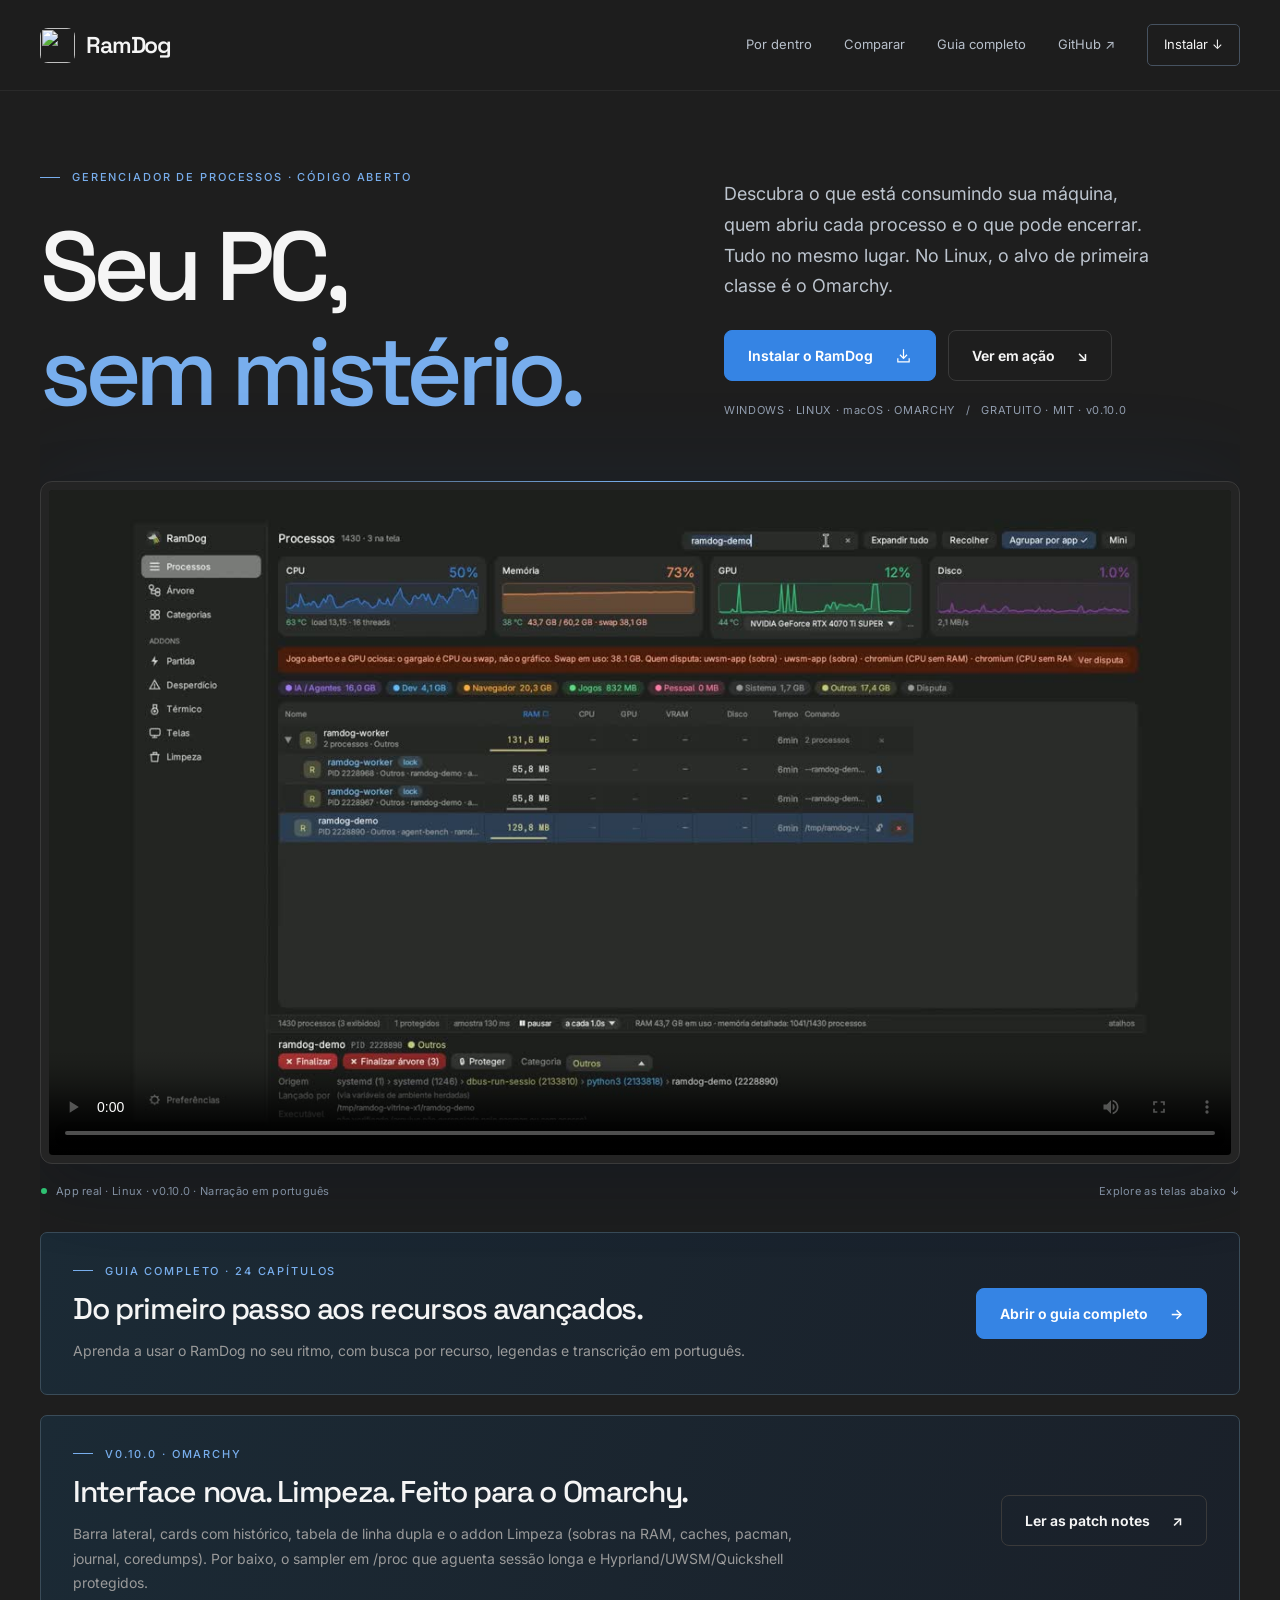
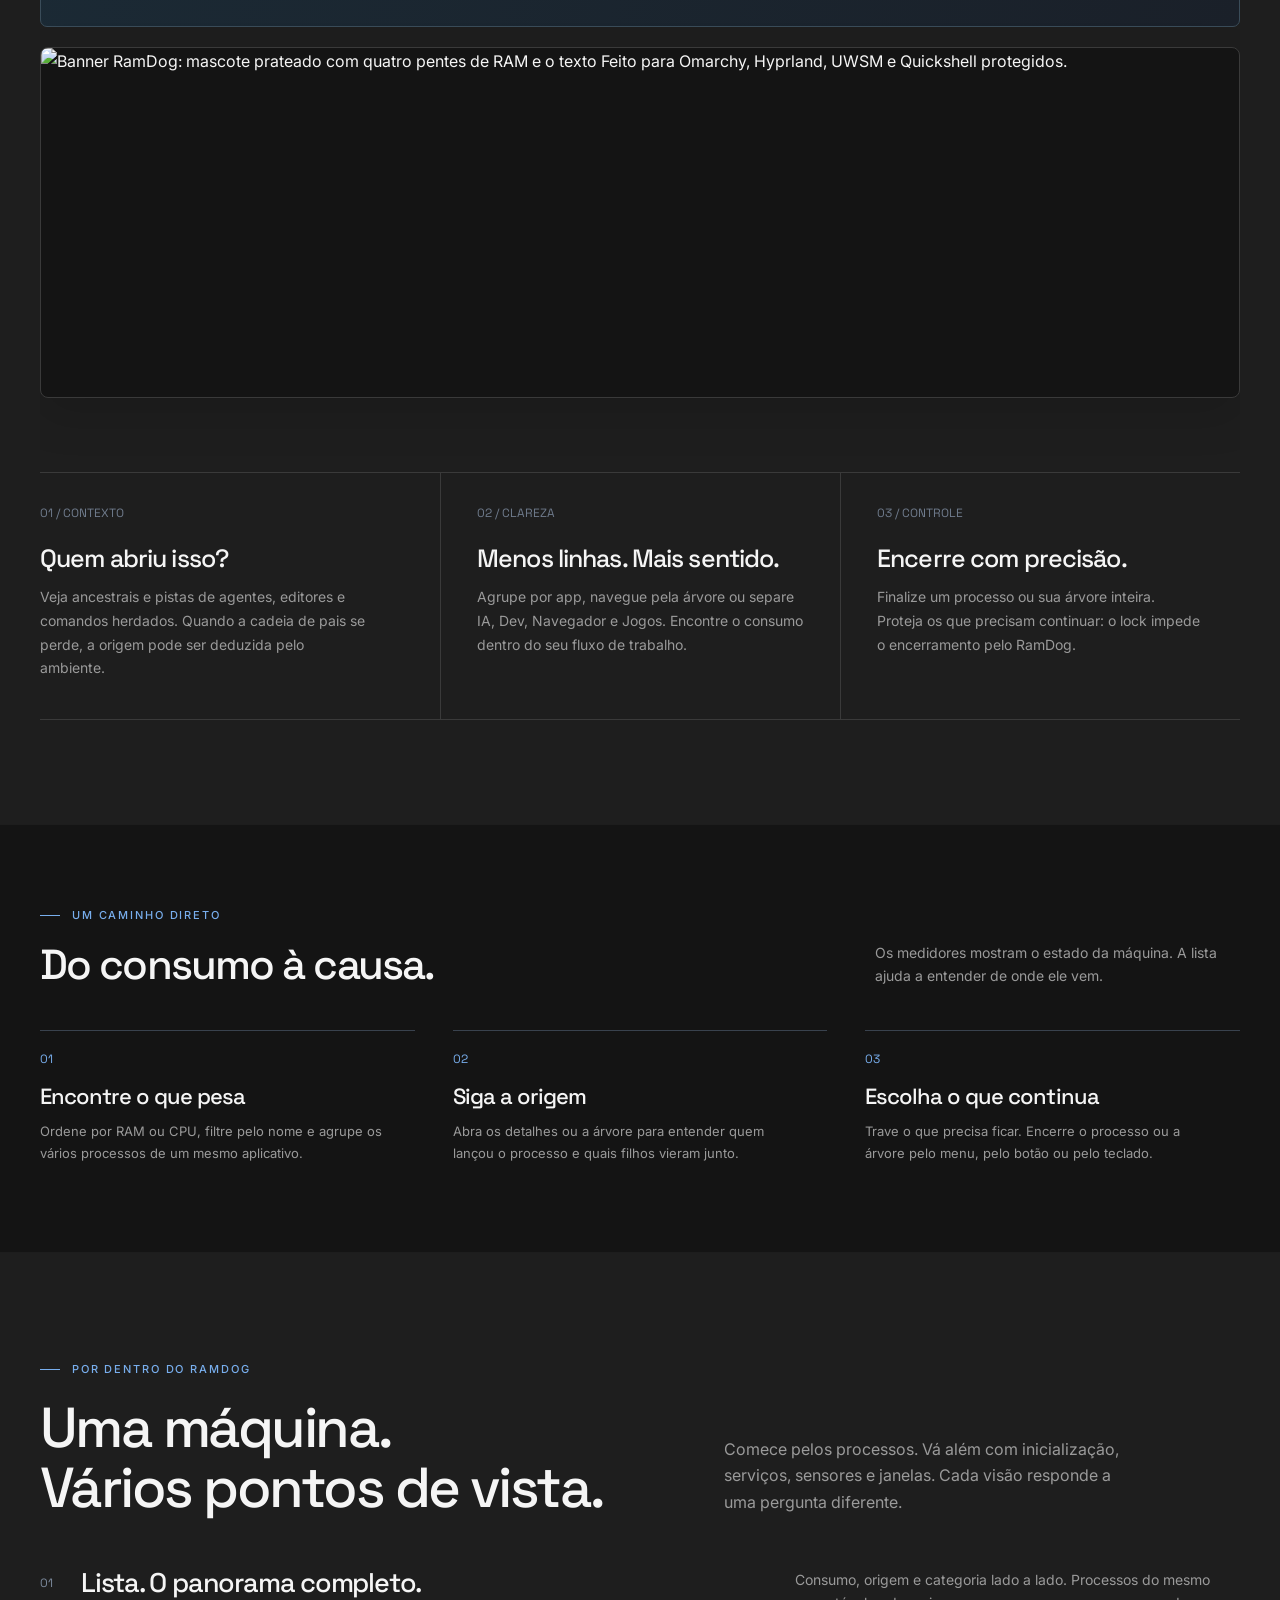
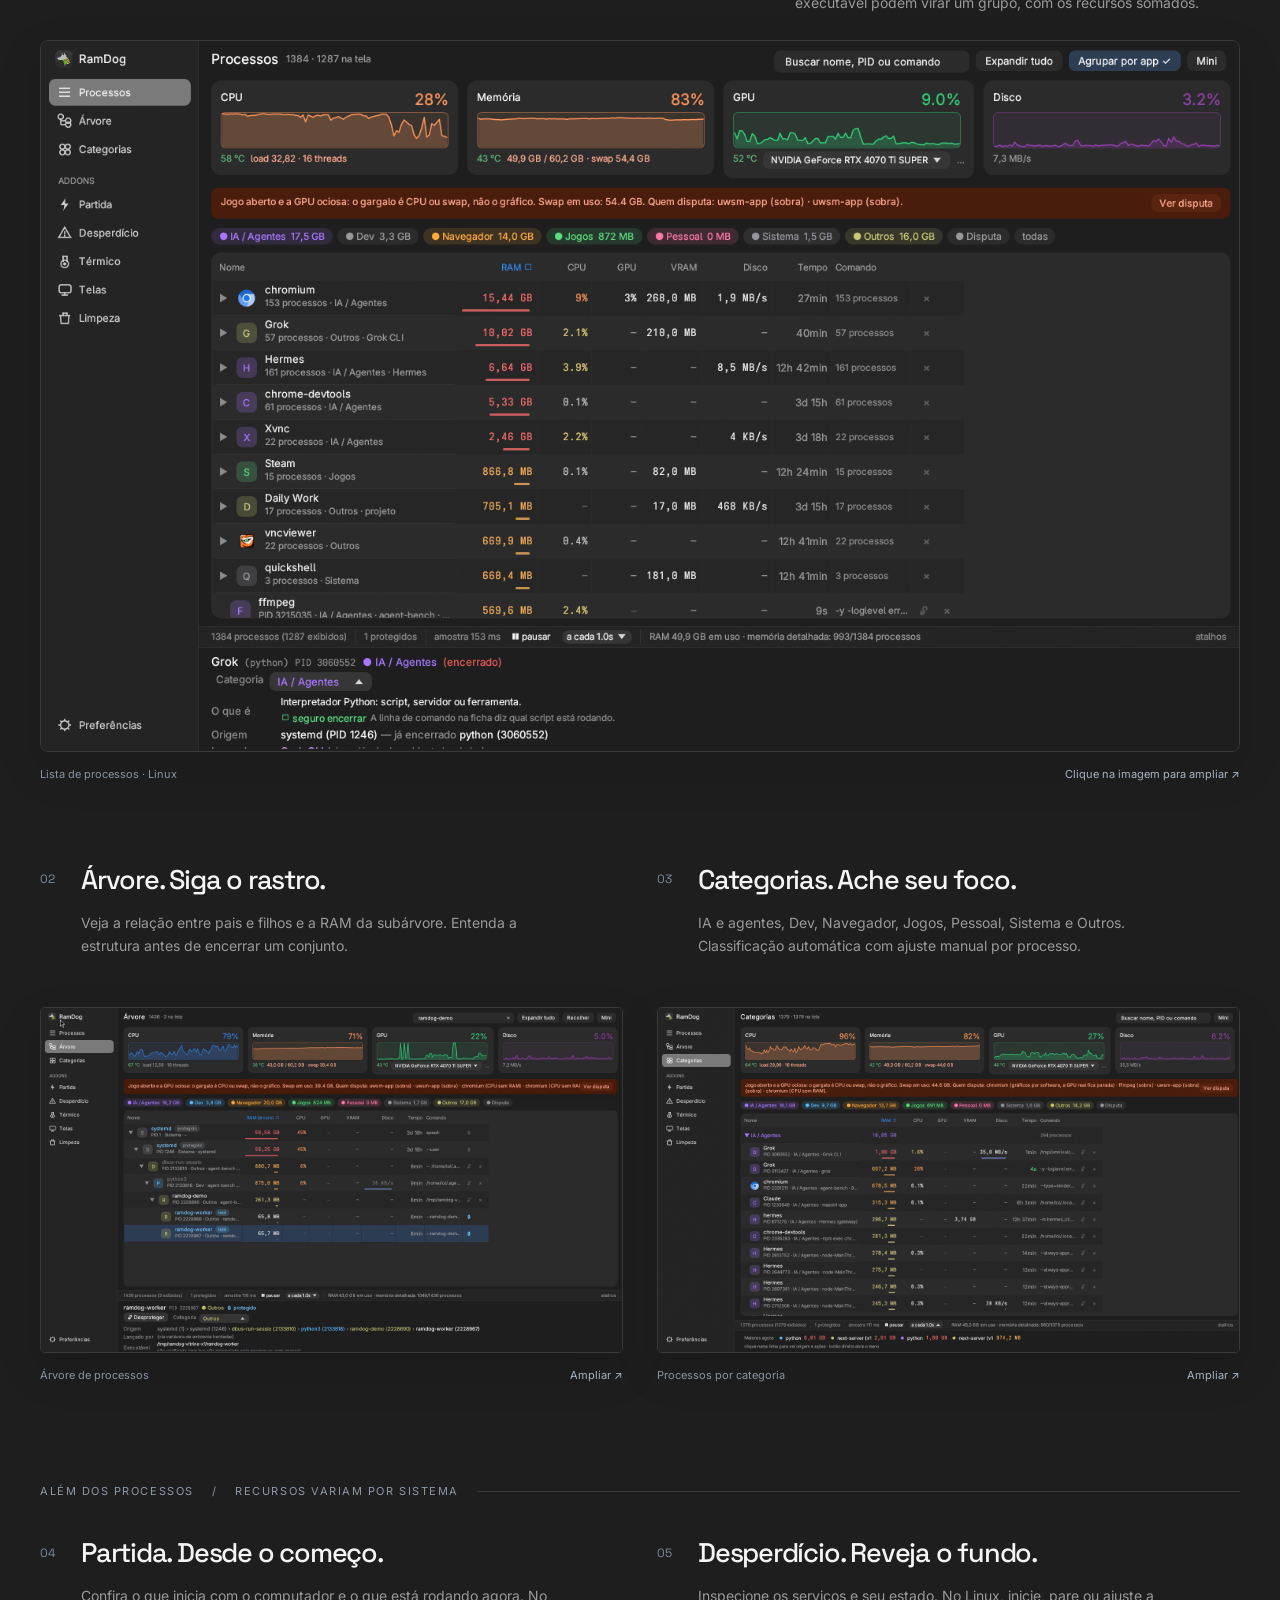
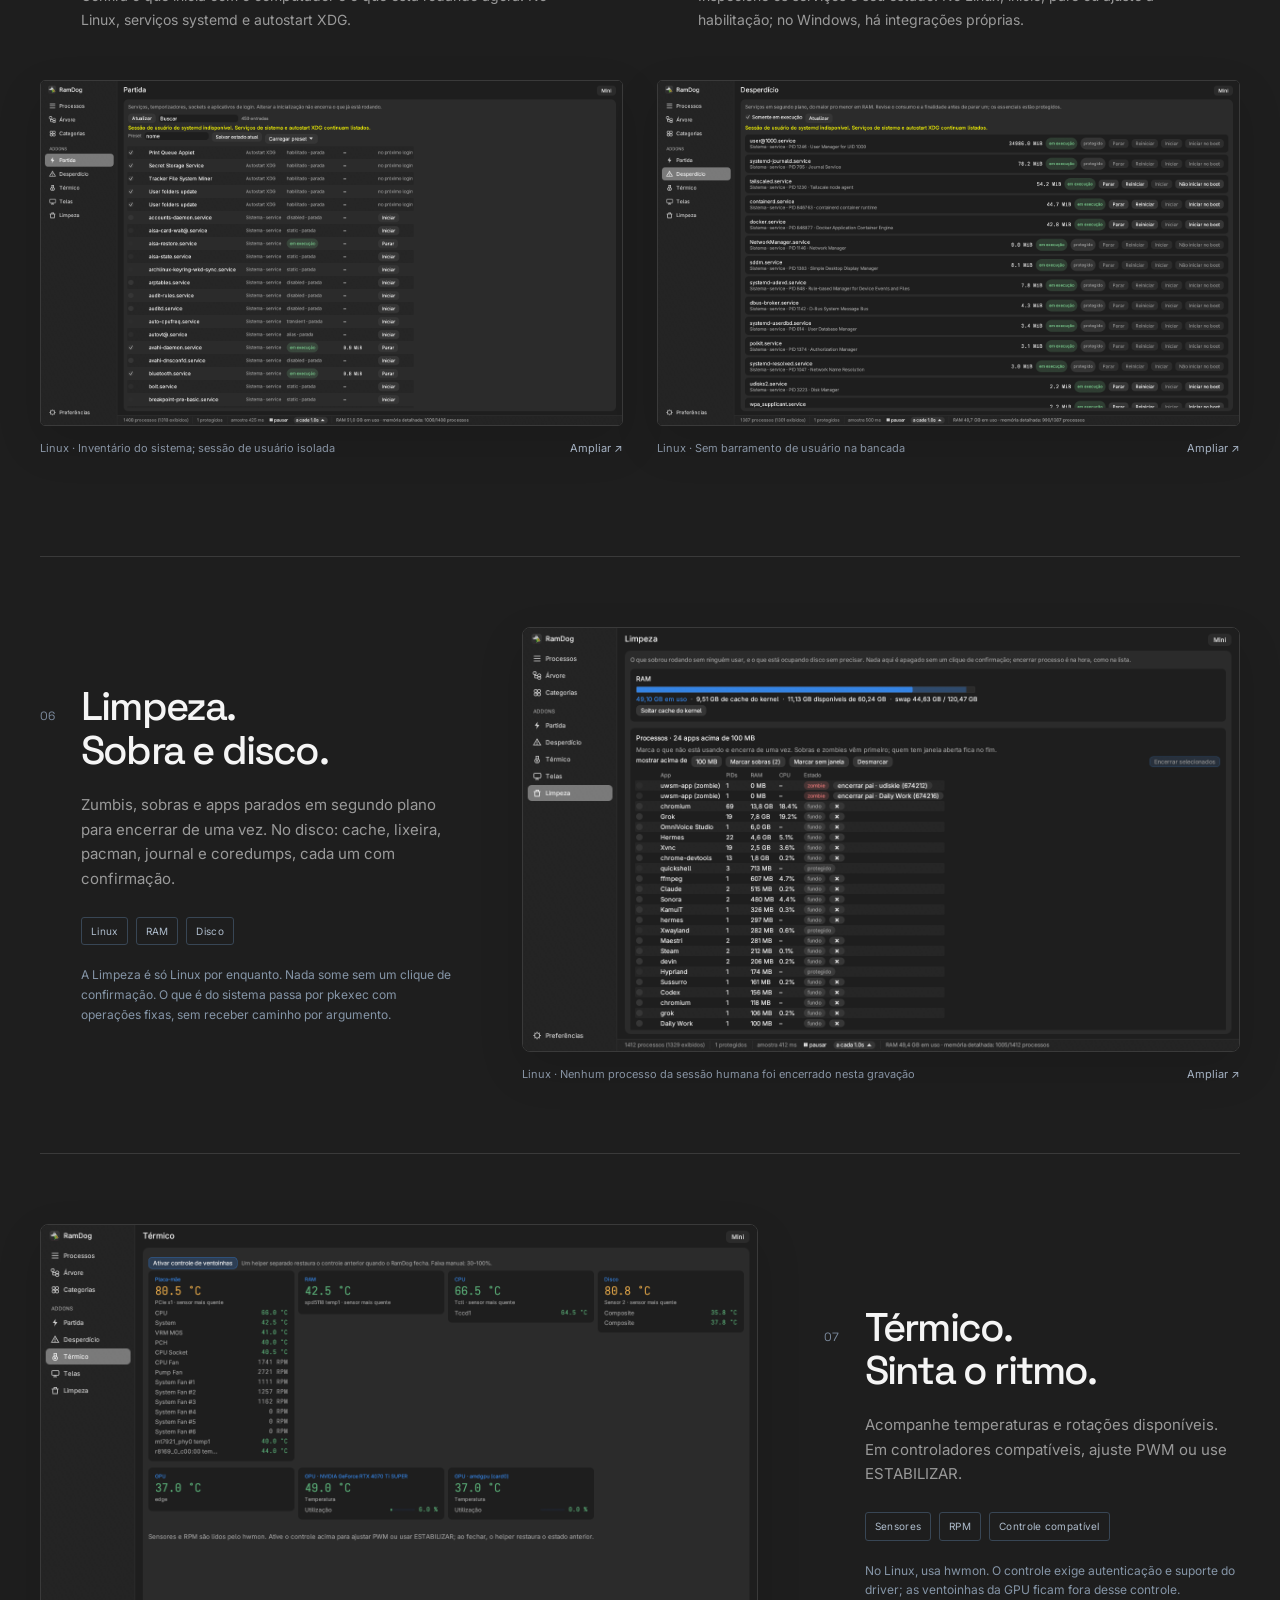
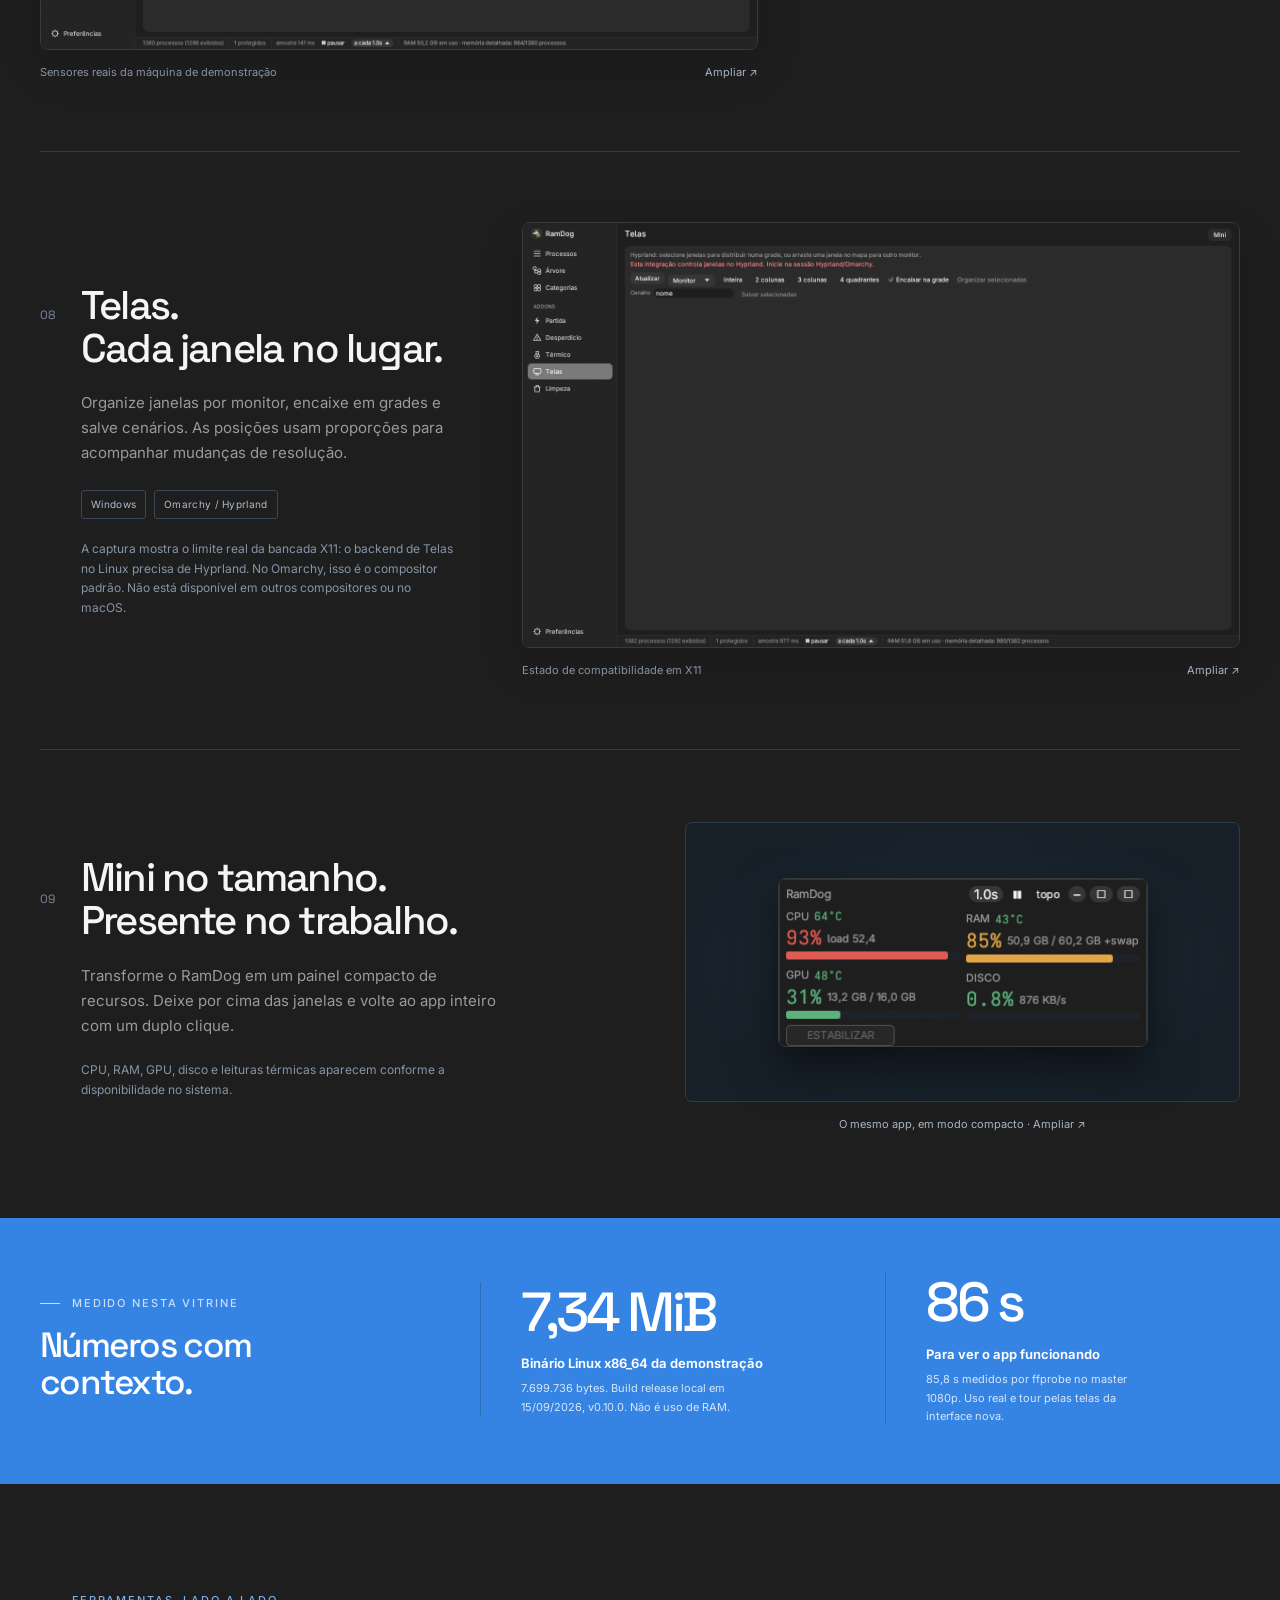
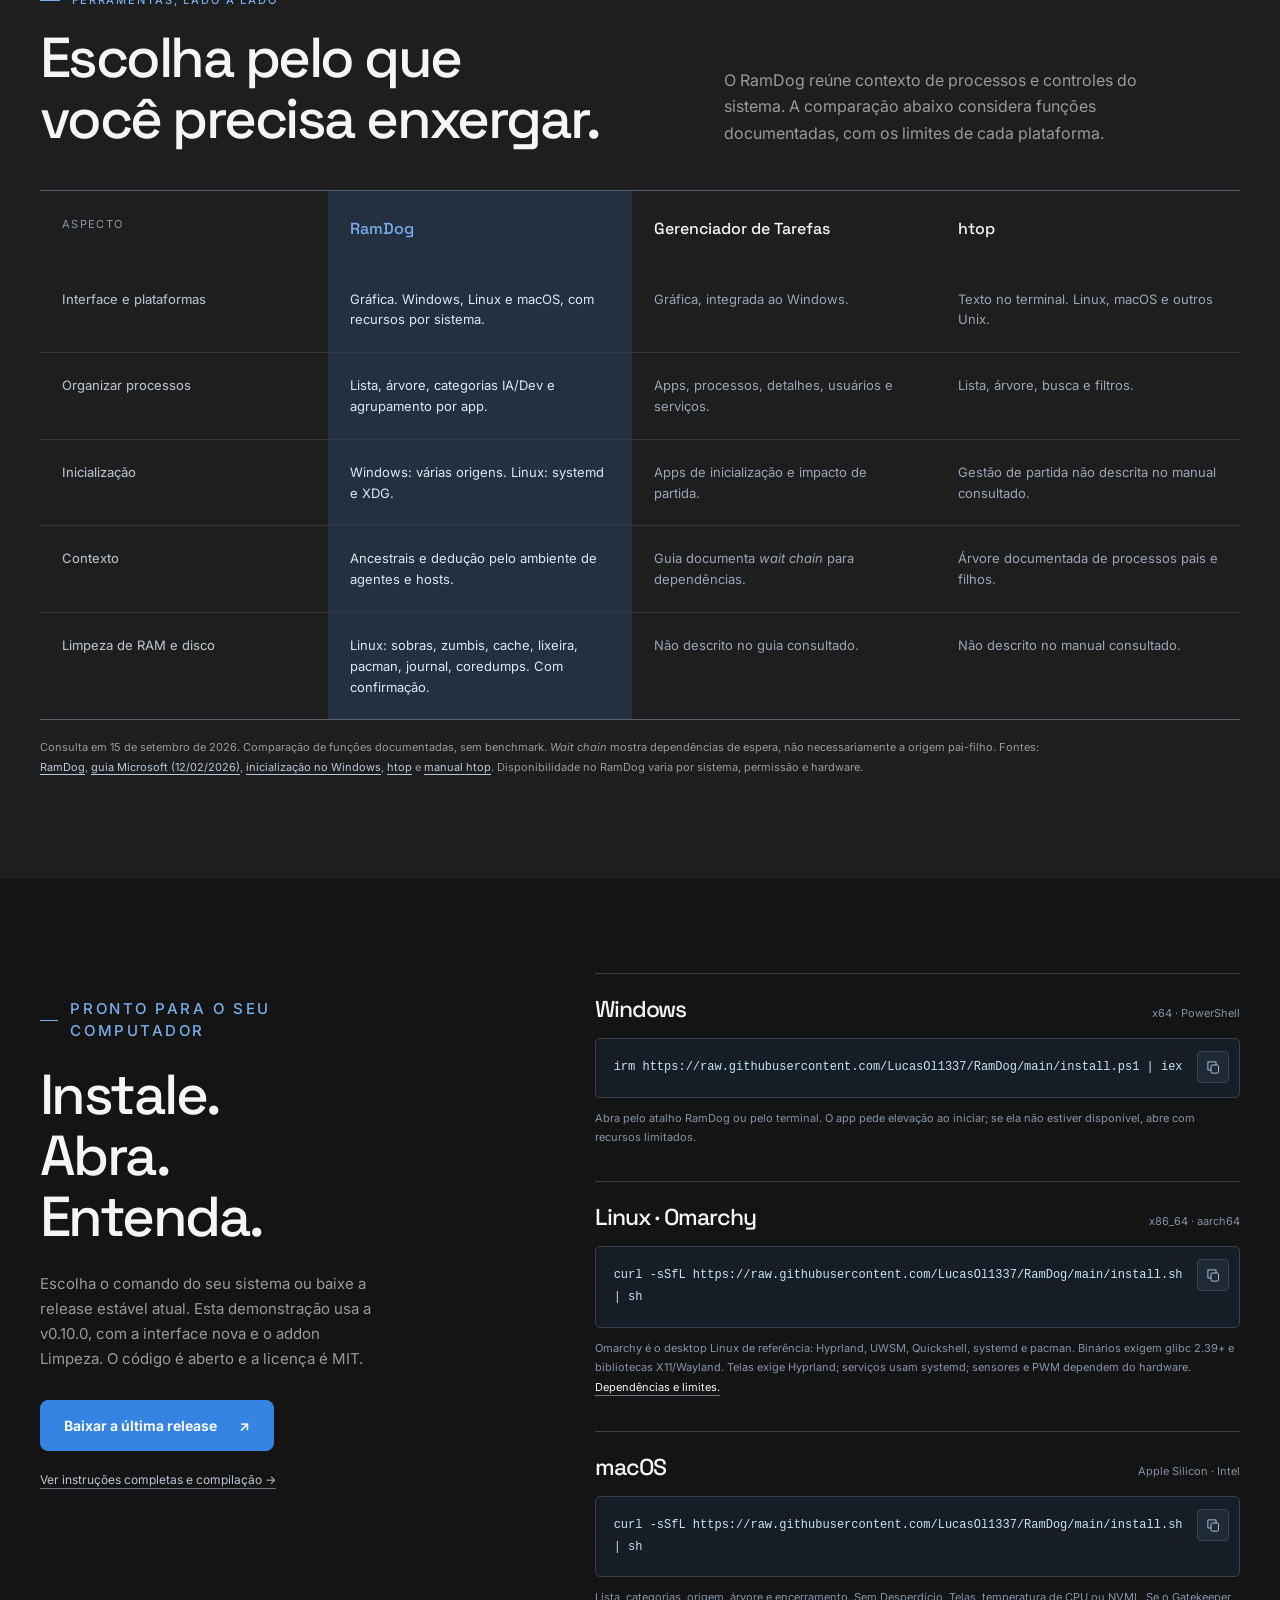
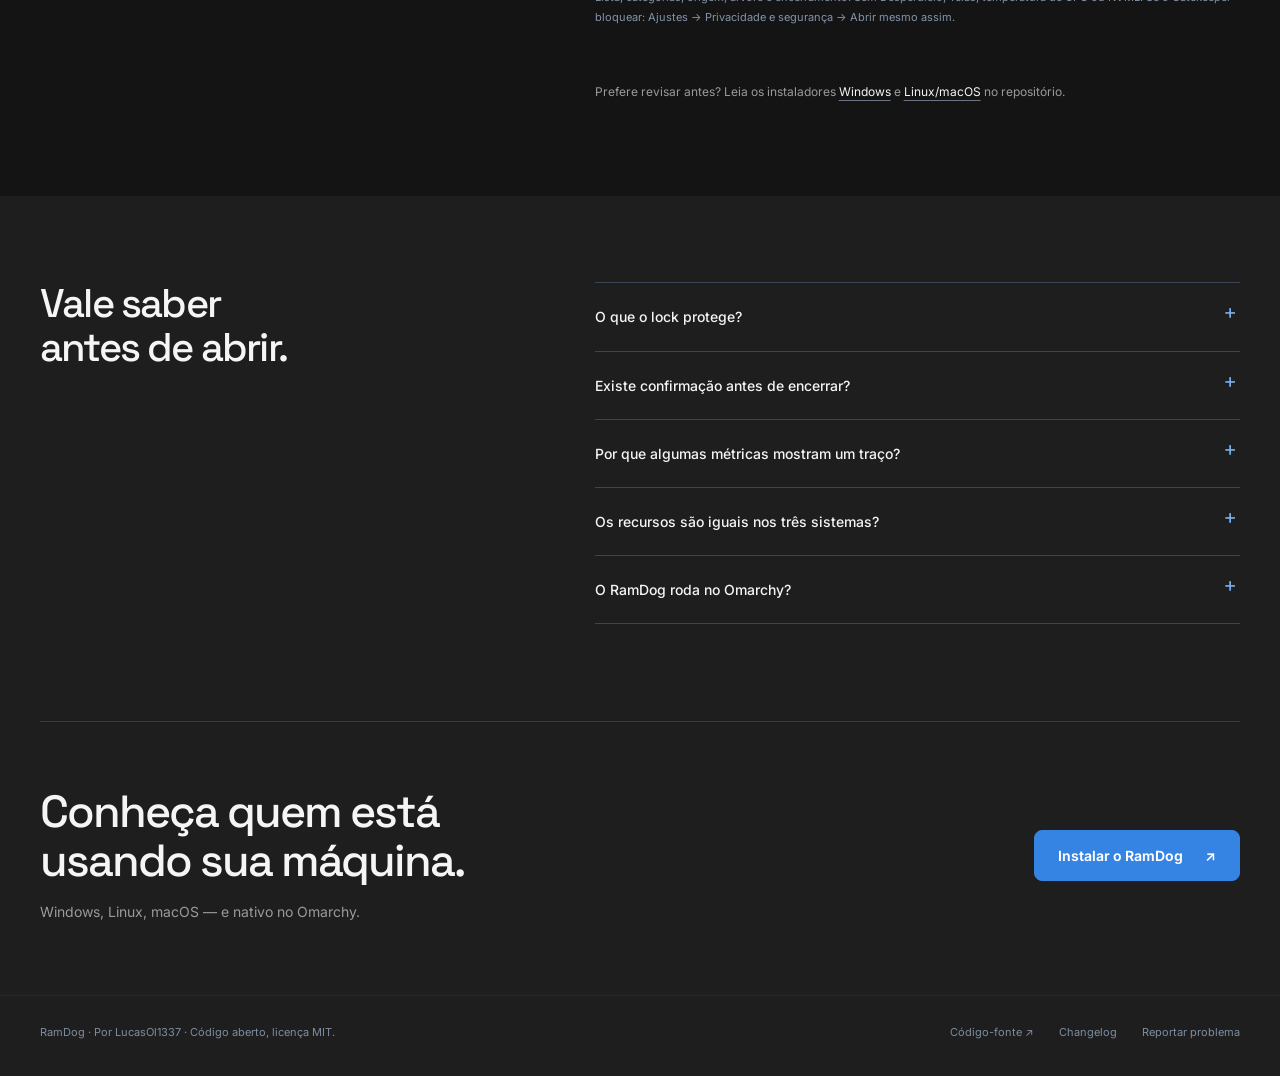
==== commit 4c63dc62: "docs: English-first README and open-source repo setup - README.md is now English (hero, install, Oma" ====
--- a/docs/index.html
+++ b/docs/index.html
@@ -105,7 +105,7 @@
 
     <section class="install" id="instalar" aria-labelledby="install-title"><div class="install-grid wrap"><div class="install-copy"><p class="eyebrow">Pronto para o seu computador</p><h2 id="install-title">Instale.<br>Abra.<br>Entenda.</h2><p>Escolha o comando do seu sistema ou baixe a release estável atual. Esta demonstração usa a v0.10.0, com a interface nova e o addon Limpeza. O código é aberto e a licença é MIT.</p><a class="button" href="https://github.com/LucasOl1337/RamDog/releases/latest">Baixar a última release <span aria-hidden="true">↗</span></a><a class="source-link link" href="https://github.com/LucasOl1337/RamDog#instalar">Ver instruções completas e compilação →</a></div>
       <div><div class="platform"><div class="platform-heading"><h3>Windows</h3><span>x64 · PowerShell</span></div><div class="command"><pre><code id="cmd-windows">irm https://raw.githubusercontent.com/LucasOl1337/RamDog/main/install.ps1 | iex</code></pre><button class="copy" data-copy="cmd-windows" aria-label="Copiar comando de instalação do Windows"><svg viewBox="0 0 24 24" fill="none" stroke="currentColor" stroke-width="1.6" aria-hidden="true"><rect x="8" y="8" width="12" height="13" rx="2"/><path d="M16 8V3H3v13h5"/></svg></button></div><p>Abra pelo atalho RamDog ou pelo terminal. O app pede elevação ao iniciar; se ela não estiver disponível, abre com recursos limitados.</p></div>
-      <div class="platform"><div class="platform-heading"><h3>Linux · Omarchy</h3><span>x86_64 · aarch64</span></div><div class="command"><pre><code id="cmd-linux">curl -sSfL https://raw.githubusercontent.com/LucasOl1337/RamDog/main/install.sh | sh</code></pre><button class="copy" data-copy="cmd-linux" aria-label="Copiar comando de instalação do Linux"><svg viewBox="0 0 24 24" fill="none" stroke="currentColor" stroke-width="1.6" aria-hidden="true"><rect x="8" y="8" width="12" height="13" rx="2"/><path d="M16 8V3H3v13h5"/></svg></button></div><p>Omarchy é o desktop Linux de referência: Hyprland, UWSM, Quickshell, systemd e pacman. Binários exigem glibc 2.39+ e bibliotecas X11/Wayland. Telas exige Hyprland; serviços usam systemd; sensores e PWM dependem do hardware. <a class="link" href="https://github.com/LucasOl1337/RamDog/blob/main/linux/README.md">Dependências e limites.</a></p></div>
+      <div class="platform"><div class="platform-heading"><h3>Linux · Omarchy</h3><span>x86_64 · aarch64</span></div><div class="command"><pre><code id="cmd-linux">curl -sSfL https://raw.githubusercontent.com/LucasOl1337/RamDog/main/install.sh | sh</code></pre><button class="copy" data-copy="cmd-linux" aria-label="Copiar comando de instalação do Linux"><svg viewBox="0 0 24 24" fill="none" stroke="currentColor" stroke-width="1.6" aria-hidden="true"><rect x="8" y="8" width="12" height="13" rx="2"/><path d="M16 8V3H3v13h5"/></svg></button></div><p>Omarchy é o desktop Linux de referência: Hyprland, UWSM, Quickshell, systemd e pacman. Binários exigem glibc 2.39+ e bibliotecas X11/Wayland. Telas exige Hyprland; serviços usam systemd; sensores e PWM dependem do hardware. <a class="link" href="https://github.com/LucasOl1337/RamDog/blob/main/linux/README.pt-BR.md">Dependências e limites.</a></p></div>
       <div class="platform"><div class="platform-heading"><h3>macOS</h3><span>Apple Silicon · Intel</span></div><div class="command"><pre><code id="cmd-macos">curl -sSfL https://raw.githubusercontent.com/LucasOl1337/RamDog/main/install.sh | sh</code></pre><button class="copy" data-copy="cmd-macos" aria-label="Copiar comando de instalação do macOS"><svg viewBox="0 0 24 24" fill="none" stroke="currentColor" stroke-width="1.6" aria-hidden="true"><rect x="8" y="8" width="12" height="13" rx="2"/><path d="M16 8V3H3v13h5"/></svg></button></div><p>Lista, categorias, origem, árvore e encerramento. Sem Desperdício, Telas, temperatura de CPU ou NVML. Se o Gatekeeper bloquear: Ajustes → Privacidade e segurança → Abrir mesmo assim.</p></div>
       <span class="copy-status" aria-live="polite" id="copy-status"></span><p class="install-footnote">Prefere revisar antes? Leia os instaladores <a class="link" href="https://github.com/LucasOl1337/RamDog/blob/main/install.ps1">Windows</a> e <a class="link" href="https://github.com/LucasOl1337/RamDog/blob/main/install.sh">Linux/macOS</a> no repositório.</p></div>
     </div></section>
